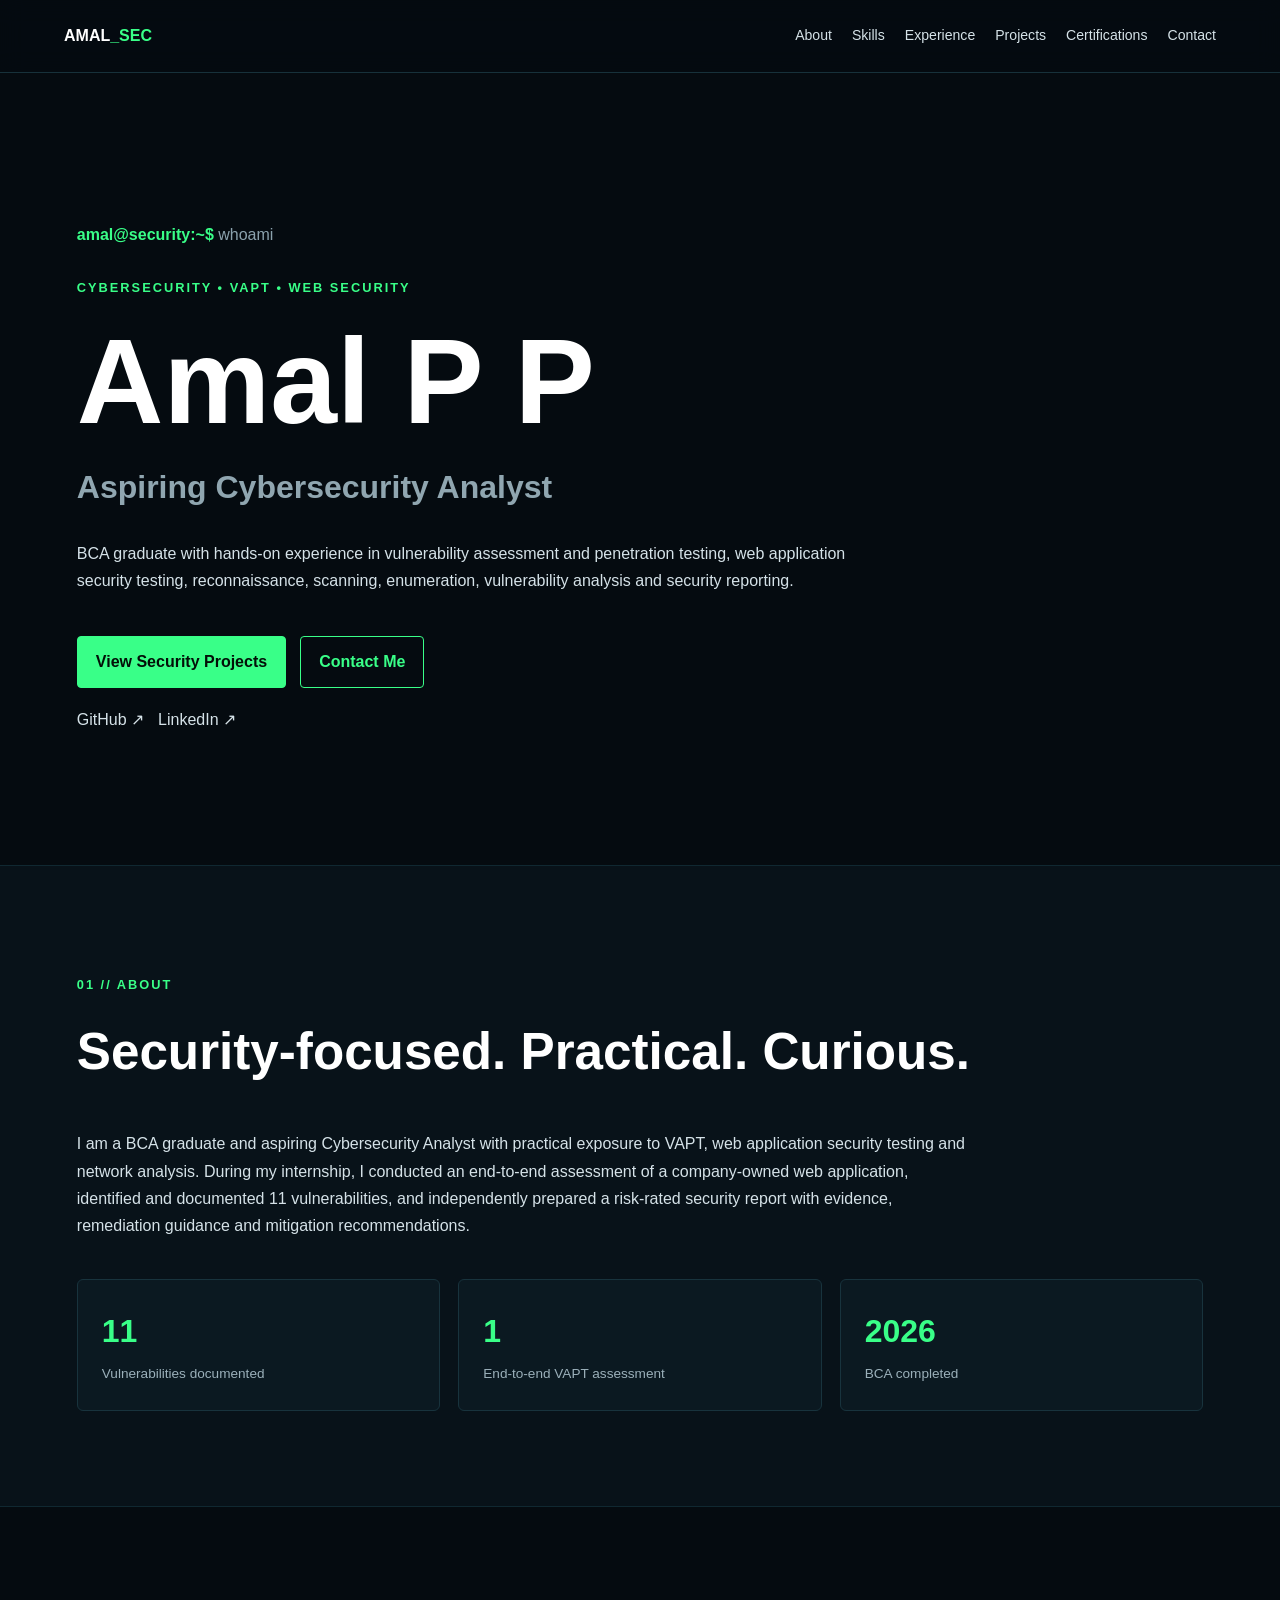
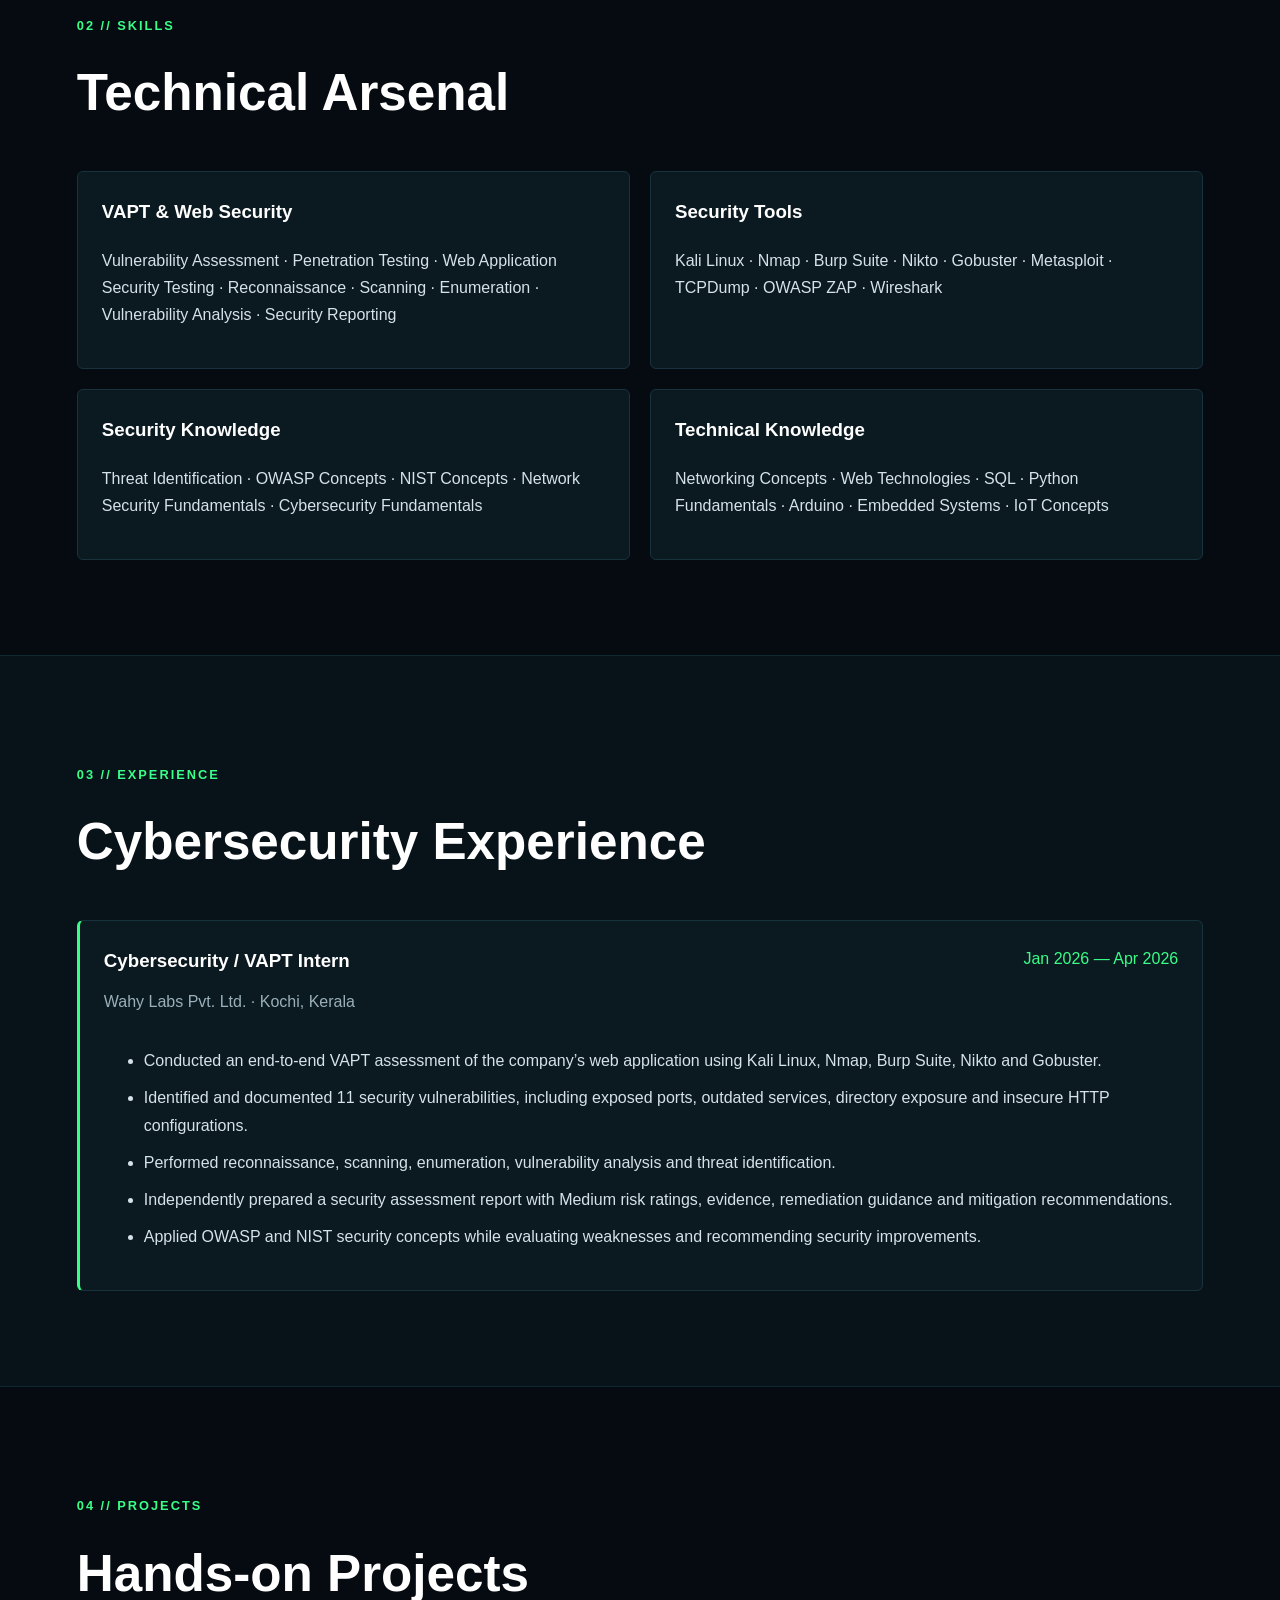
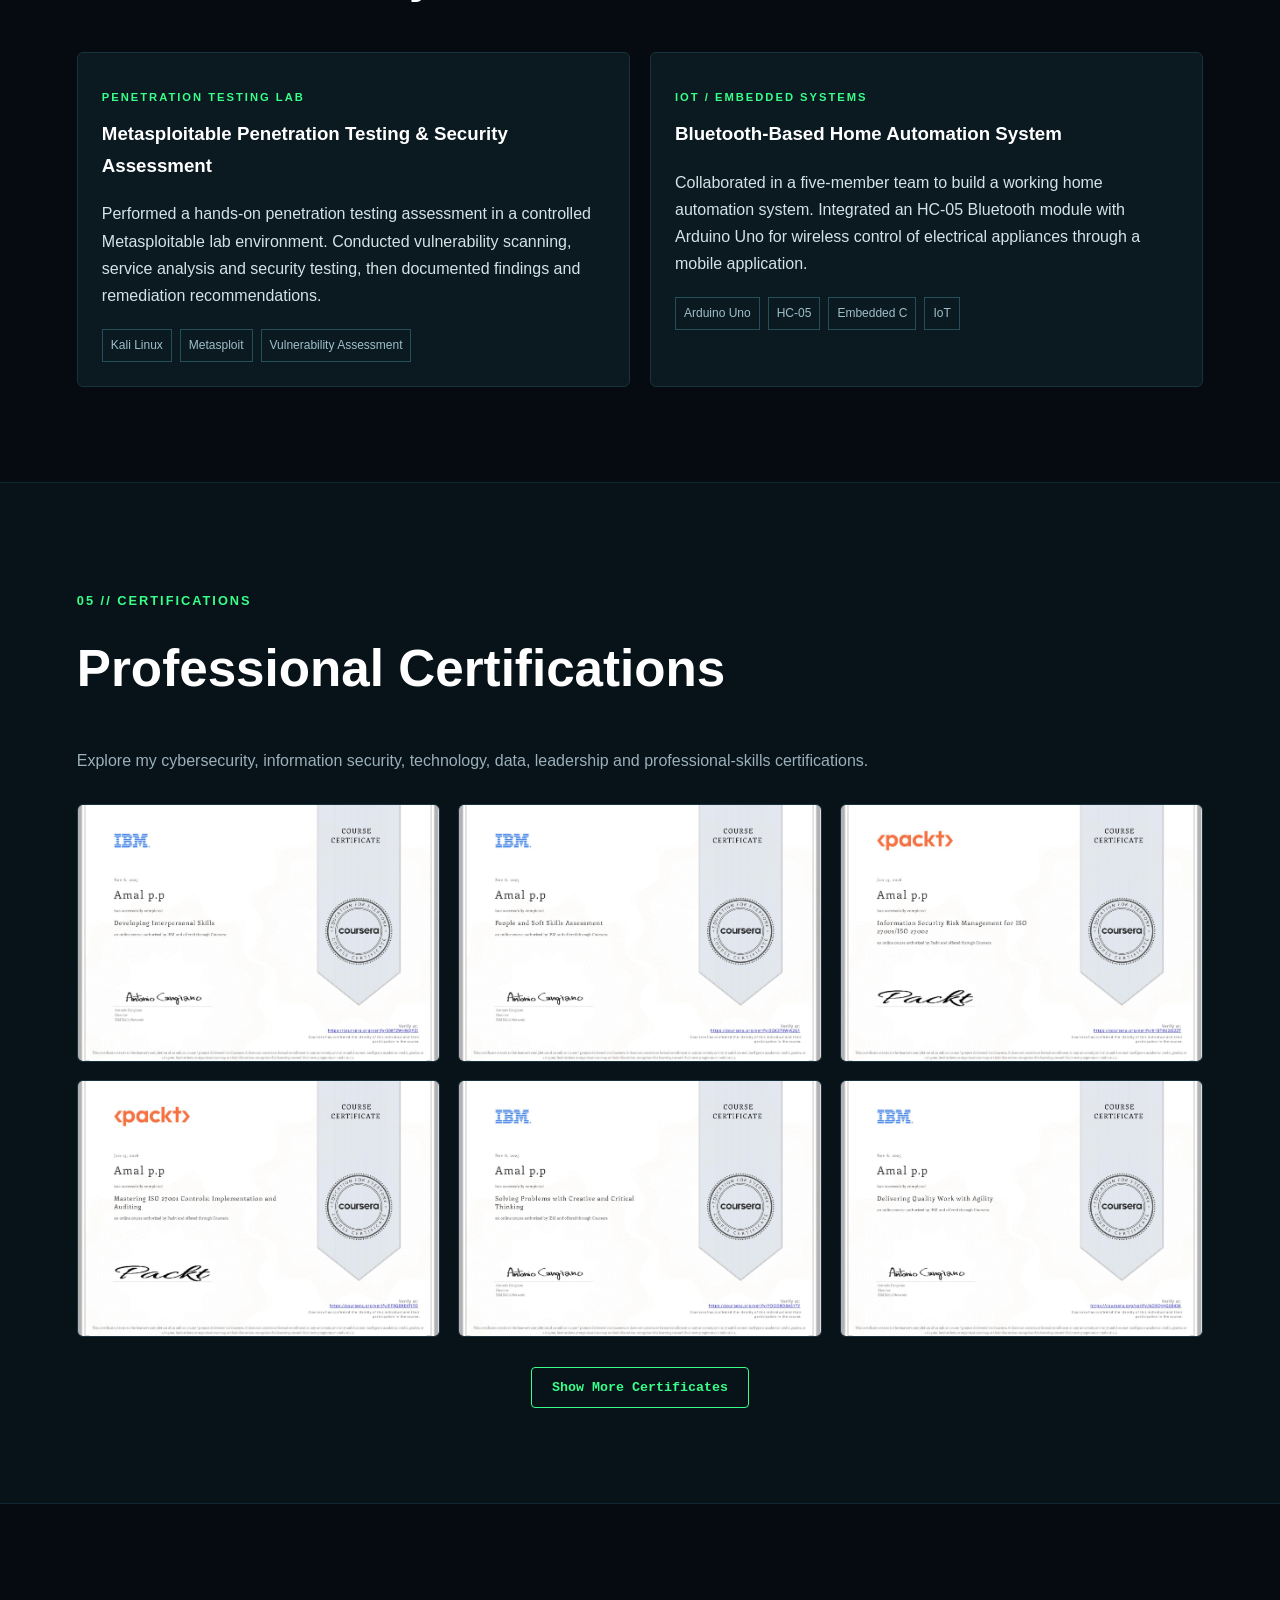
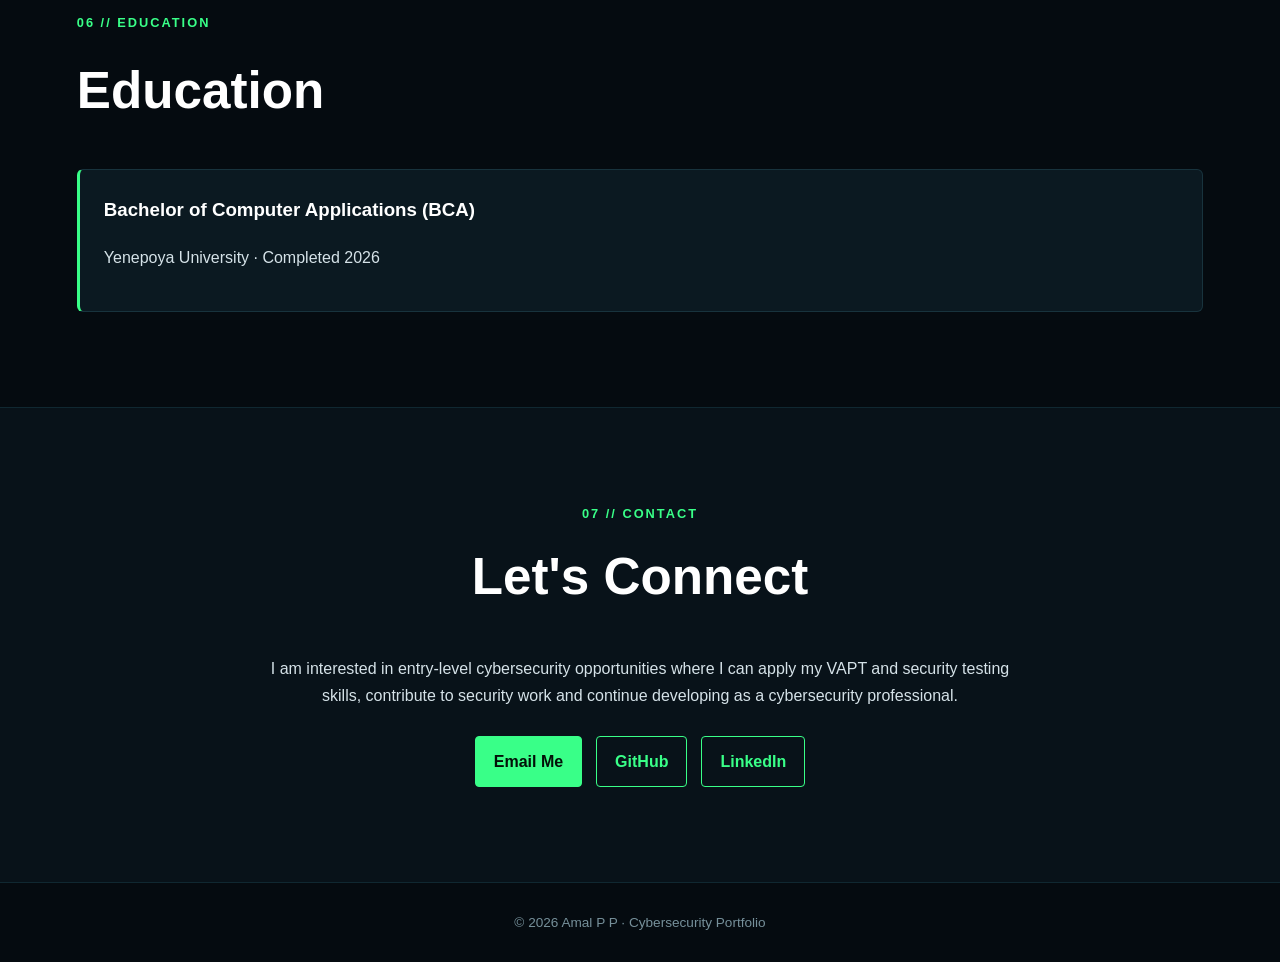
==== index.html @ 062ff8f1 "Refactor certifications section in index.html Updated the certifications section to improve structur" ====
<!doctype html>
<html lang="en">
<head>
<meta charset="utf-8"><meta name="viewport" content="width=device-width,initial-scale=1">
<meta name="description" content="Amal P P - Cybersecurity Analyst portfolio">
<title>Amal P P | Cybersecurity Portfolio</title><link rel="stylesheet" href="style.css">
</head>
<body>
<header><nav><a class="logo" href="#home">AMAL<span>_SEC</span></a><button id="menu">☰</button><div class="links"><a href="#about">About</a><a href="#skills">Skills</a><a href="#experience">Experience</a><a href="#projects">Projects</a><a href="#certs">Certifications</a><a href="#contact">Contact</a></div></nav></header>
<main>
<section id="home" class="hero"><p class="terminal"><b>amal@security:~$</b> whoami</p><p class="tag">CYBERSECURITY • VAPT • WEB SECURITY</p><h1>Amal P P</h1><h2>Aspiring Cybersecurity Analyst</h2><p class="lead">BCA graduate with hands-on experience in vulnerability assessment and penetration testing, web application security testing, reconnaissance, scanning, enumeration, vulnerability analysis and security reporting.</p><div class="buttons"><a class="btn primary" href="#projects">View Security Projects</a><a class="btn" href="mailto:amalpp2006as@gmail.com">Contact Me</a></div><div class="social"><a href="https://github.com/amalpp2006as-ops" target="_blank">GitHub ↗</a><a href="https://www.linkedin.com/in/amal-p-p-047a5441a" target="_blank">LinkedIn ↗</a></div></section>

<section id="about" class="alt"><div class="wrap"><p class="tag">01 // ABOUT</p><h2>Security-focused. Practical. Curious.</h2><p class="wide">I am a BCA graduate and aspiring Cybersecurity Analyst with practical exposure to VAPT, web application security testing and network analysis. During my internship, I conducted an end-to-end assessment of a company-owned web application, identified and documented 11 vulnerabilities, and independently prepared a risk-rated security report with evidence, remediation guidance and mitigation recommendations.</p><div class="stats"><div><strong>11</strong><span>Vulnerabilities documented</span></div><div><strong>1</strong><span>End-to-end VAPT assessment</span></div><div><strong>2026</strong><span>BCA completed</span></div></div></div></section>

<section id="skills"><div class="wrap"><p class="tag">02 // SKILLS</p><h2>Technical Arsenal</h2><div class="grid">
<article><h3>VAPT & Web Security</h3><p>Vulnerability Assessment · Penetration Testing · Web Application Security Testing · Reconnaissance · Scanning · Enumeration · Vulnerability Analysis · Security Reporting</p></article>
<article><h3>Security Tools</h3><p>Kali Linux · Nmap · Burp Suite · Nikto · Gobuster · Metasploit · TCPDump · OWASP ZAP · Wireshark</p></article>
<article><h3>Security Knowledge</h3><p>Threat Identification · OWASP Concepts · NIST Concepts · Network Security Fundamentals · Cybersecurity Fundamentals</p></article>
<article><h3>Technical Knowledge</h3><p>Networking Concepts · Web Technologies · SQL · Python Fundamentals · Arduino · Embedded Systems · IoT Concepts</p></article>
</div></div></section>

<section id="experience" class="alt"><div class="wrap"><p class="tag">03 // EXPERIENCE</p><h2>Cybersecurity Experience</h2><article class="featured"><div class="role"><div><h3>Cybersecurity / VAPT Intern</h3><p>Wahy Labs Pvt. Ltd. · Kochi, Kerala</p></div><span>Jan 2026 — Apr 2026</span></div><ul><li>Conducted an end-to-end VAPT assessment of the company’s web application using Kali Linux, Nmap, Burp Suite, Nikto and Gobuster.</li><li>Identified and documented 11 security vulnerabilities, including exposed ports, outdated services, directory exposure and insecure HTTP configurations.</li><li>Performed reconnaissance, scanning, enumeration, vulnerability analysis and threat identification.</li><li>Independently prepared a security assessment report with Medium risk ratings, evidence, remediation guidance and mitigation recommendations.</li><li>Applied OWASP and NIST security concepts while evaluating weaknesses and recommending security improvements.</li></ul></article></div></section>

<section id="projects"><div class="wrap"><p class="tag">04 // PROJECTS</p><h2>Hands-on Projects</h2><div class="grid">
<article><p class="tag small">PENETRATION TESTING LAB</p><h3>Metasploitable Penetration Testing & Security Assessment</h3><p>Performed a hands-on penetration testing assessment in a controlled Metasploitable lab environment. Conducted vulnerability scanning, service analysis and security testing, then documented findings and remediation recommendations.</p><div class="chips"><span>Kali Linux</span><span>Metasploit</span><span>Vulnerability Assessment</span></div></article>
<article><p class="tag small">IOT / EMBEDDED SYSTEMS</p><h3>Bluetooth-Based Home Automation System</h3><p>Collaborated in a five-member team to build a working home automation system. Integrated an HC-05 Bluetooth module with Arduino Uno for wireless control of electrical appliances through a mobile application.</p><div class="chips"><span>Arduino Uno</span><span>HC-05</span><span>Embedded C</span><span>IoT</span></div></article>
</div></div></section>

<section id="certs" class="alt"><div class="wrap">
<p class="tag">05 // CERTIFICATIONS</p>
<h2>Professional Certifications</h2>
<p class="cert-intro">Explore my cybersecurity, information security, technology, data, leadership and professional-skills certifications.</p>
<div class="certificate-grid"><button class="certificate-card" type="button" data-src="certificate-01.jpg" aria-label="Open certificate 1"><img src="certificate-01.jpg" alt="Professional certificate 1" loading="lazy"></button>
<button class="certificate-card" type="button" data-src="certificate-02.jpg" aria-label="Open certificate 2"><img src="certificate-02.jpg" alt="Professional certificate 2" loading="lazy"></button>
<button class="certificate-card" type="button" data-src="certificate-03.jpg" aria-label="Open certificate 3"><img src="certificate-03.jpg" alt="Professional certificate 3" loading="lazy"></button>
<button class="certificate-card" type="button" data-src="certificate-04.jpg" aria-label="Open certificate 4"><img src="certificate-04.jpg" alt="Professional certificate 4" loading="lazy"></button>
<button class="certificate-card" type="button" data-src="certificate-05.jpg" aria-label="Open certificate 5"><img src="certificate-05.jpg" alt="Professional certificate 5" loading="lazy"></button>
<button class="certificate-card" type="button" data-src="certificate-06.jpg" aria-label="Open certificate 6"><img src="certificate-06.jpg" alt="Professional certificate 6" loading="lazy"></button>
<button class="certificate-card hidden-cert" type="button" data-src="certificate-07.jpg" aria-label="Open certificate 7"><img src="certificate-07.jpg" alt="Professional certificate 7" loading="lazy"></button>
<button class="certificate-card hidden-cert" type="button" data-src="certificate-08.jpg" aria-label="Open certificate 8"><img src="certificate-08.jpg" alt="Professional certificate 8" loading="lazy"></button>
<button class="certificate-card hidden-cert" type="button" data-src="certificate-09.jpg" aria-label="Open certificate 9"><img src="certificate-09.jpg" alt="Professional certificate 9" loading="lazy"></button>
<button class="certificate-card hidden-cert" type="button" data-src="certificate-10.jpg" aria-label="Open certificate 10"><img src="certificate-10.jpg" alt="Professional certificate 10" loading="lazy"></button>
<button class="certificate-card hidden-cert" type="button" data-src="certificate-11.jpg" aria-label="Open certificate 11"><img src="certificate-11.jpg" alt="Professional certificate 11" loading="lazy"></button>
<button class="certificate-card hidden-cert" type="button" data-src="certificate-12.jpg" aria-label="Open certificate 12"><img src="certificate-12.jpg" alt="Professional certificate 12" loading="lazy"></button>
<button class="certificate-card hidden-cert" type="button" data-src="certificate-13.jpg" aria-label="Open certificate 13"><img src="certificate-13.jpg" alt="Professional certificate 13" loading="lazy"></button>
<button class="certificate-card hidden-cert" type="button" data-src="certificate-14.jpg" aria-label="Open certificate 14"><img src="certificate-14.jpg" alt="Professional certificate 14" loading="lazy"></button>
<button class="certificate-card hidden-cert" type="button" data-src="certificate-15.jpg" aria-label="Open certificate 15"><img src="certificate-15.jpg" alt="Professional certificate 15" loading="lazy"></button>
<button class="certificate-card hidden-cert" type="button" data-src="certificate-16.jpg" aria-label="Open certificate 16"><img src="certificate-16.jpg" alt="Professional certificate 16" loading="lazy"></button>
<button class="certificate-card hidden-cert" type="button" data-src="certificate-17.jpg" aria-label="Open certificate 17"><img src="certificate-17.jpg" alt="Professional certificate 17" loading="lazy"></button>
<button class="certificate-card hidden-cert" type="button" data-src="certificate-18.jpg" aria-label="Open certificate 18"><img src="certificate-18.jpg" alt="Professional certificate 18" loading="lazy"></button>
<button class="certificate-card hidden-cert" type="button" data-src="certificate-19.jpg" aria-label="Open certificate 19"><img src="certificate-19.jpg" alt="Professional certificate 19" loading="lazy"></button>
<button class="certificate-card hidden-cert" type="button" data-src="certificate-20.jpg" aria-label="Open certificate 20"><img src="certificate-20.jpg" alt="Professional certificate 20" loading="lazy"></button>
<button class="certificate-card hidden-cert" type="button" data-src="certificate-21.jpg" aria-label="Open certificate 21"><img src="certificate-21.jpg" alt="Professional certificate 21" loading="lazy"></button>
<button class="certificate-card hidden-cert" type="button" data-src="certificate-22.jpg" aria-label="Open certificate 22"><img src="certificate-22.jpg" alt="Professional certificate 22" loading="lazy"></button>
<button class="certificate-card hidden-cert" type="button" data-src="certificate-23.jpg" aria-label="Open certificate 23"><img src="certificate-23.jpg" alt="Professional certificate 23" loading="lazy"></button>
<button class="certificate-card hidden-cert" type="button" data-src="certificate-24.jpg" aria-label="Open certificate 24"><img src="certificate-24.jpg" alt="Professional certificate 24" loading="lazy"></button>
<button class="certificate-card hidden-cert" type="button" data-src="certificate-25.jpg" aria-label="Open certificate 25"><img src="certificate-25.jpg" alt="Professional certificate 25" loading="lazy"></button>
<button class="certificate-card hidden-cert" type="button" data-src="certificate-26.jpg" aria-label="Open certificate 26"><img src="certificate-26.jpg" alt="Professional certificate 26" loading="lazy"></button>
<button class="certificate-card hidden-cert" type="button" data-src="certificate-27.jpg" aria-label="Open certificate 27"><img src="certificate-27.jpg" alt="Professional certificate 27" loading="lazy"></button>
<button class="certificate-card hidden-cert" type="button" data-src="certificate-28.jpg" aria-label="Open certificate 28"><img src="certificate-28.jpg" alt="Professional certificate 28" loading="lazy"></button>
<button class="certificate-card hidden-cert" type="button" data-src="certificate-29.jpg" aria-label="Open certificate 29"><img src="certificate-29.jpg" alt="Professional certificate 29" loading="lazy"></button></div>
<button class="show-more-btn" id="showMoreCerts" type="button">Show More Certificates</button>
</div></section>

<section id="education"><div class="wrap"><p class="tag">06 // EDUCATION</p><h2>Education</h2><article class="featured"><h3>Bachelor of Computer Applications (BCA)</h3><p>Yenepoya University · Completed 2026</p></article></div></section>

<section id="contact" class="alt contact"><div class="wrap"><p class="tag">07 // CONTACT</p><h2>Let's Connect</h2><p>I am interested in entry-level cybersecurity opportunities where I can apply my VAPT and security testing skills, contribute to security work and continue developing as a cybersecurity professional.</p><div class="buttons center"><a class="btn primary" href="mailto:amalpp2006as@gmail.com">Email Me</a><a class="btn" href="https://github.com/amalpp2006as-ops" target="_blank">GitHub</a><a class="btn" href="https://www.linkedin.com/in/amal-p-p-047a5441a" target="_blank">LinkedIn</a></div></div></section>
</main><div class="certificate-modal" id="certificateModal" aria-hidden="true"><button class="modal-close" id="modalClose" type="button">×</button><img id="modalImage" src="" alt="Certificate preview"></div><footer>© <span id="year"></span> Amal P P · Cybersecurity Portfolio</footer><script src="script.js"></script>
</body></html>
---- style.css ----
*{box-sizing:border-box}html{scroll-behavior:smooth}body{margin:0;background:#050b10;color:#d5e2e8;font-family:Consolas,"Segoe UI",Arial,sans-serif;line-height:1.7}a{text-decoration:none;color:inherit}header{position:sticky;top:0;z-index:10;background:rgba(5,11,16,.94);border-bottom:1px solid #17313a;backdrop-filter:blur(12px)}nav{width:min(1160px,90%);height:72px;margin:auto;display:flex;align-items:center;justify-content:space-between}.logo{font-weight:800;color:#fff}.logo span,.tag,.terminal b{color:#39ff88}.links{display:flex;gap:20px;font-size:.88rem}.links a:hover,.social a:hover{color:#39ff88}#menu{display:none;background:none;border:0;color:#fff;font-size:1.5rem}.hero,.wrap{width:min(1160px,88%);margin:auto}.hero{min-height:88vh;display:flex;flex-direction:column;justify-content:center}.terminal{color:#8ba2ad}.tag{font-weight:700;letter-spacing:2px;font-size:.8rem}.small{font-size:.7rem}.hero h1{font-family:"Segoe UI",Arial,sans-serif;font-size:clamp(3.8rem,10vw,7.5rem);line-height:.95;margin:.1em 0;color:#fff}.hero h2{font-size:clamp(1.3rem,3vw,2rem);color:#90a6b0;margin:10px 0}.lead{max-width:800px}.buttons,.social{display:flex;gap:14px;flex-wrap:wrap;margin-top:26px}.social{margin-top:18px}.btn{padding:11px 18px;border:1px solid #39ff88;border-radius:4px;font-weight:700;color:#39ff88}.btn.primary,.btn:hover{background:#39ff88;color:#031008}section{padding:95px 0}.alt{background:#081219;border-top:1px solid #102831;border-bottom:1px solid #102831}h2{font-family:"Segoe UI",Arial,sans-serif;font-size:clamp(2rem,5vw,3.2rem);margin:8px 0 35px;color:#fff}.wide{max-width:900px}.stats{display:grid;grid-template-columns:repeat(3,1fr);gap:18px;margin-top:40px}.stats div,.grid article,.featured,.certs div{background:#0b1921;border:1px solid #18333d;border-radius:6px;padding:24px}.stats strong{display:block;color:#39ff88;font-size:2rem}.stats span{font-size:.85rem;color:#9bb0ba}.grid{display:grid;grid-template-columns:repeat(2,1fr);gap:20px}.grid article{transition:.25s}.grid article:hover{transform:translateY(-4px);border-color:#39ff88}.grid h3,.featured h3{color:#fff;margin-top:0;font-family:"Segoe UI",Arial,sans-serif}.featured{border-left:3px solid #39ff88}.role{display:flex;justify-content:space-between;gap:20px}.role p{margin-top:-8px;color:#9bb0ba}.role span{color:#39ff88}.featured li{margin:10px 0}.chips{display:flex;flex-wrap:wrap;gap:8px;margin-top:20px}.chips span{font-size:.75rem;border:1px solid #24505c;padding:5px 8px;color:#9fc0c9}.certs{display:grid;grid-template-columns:repeat(2,1fr);gap:12px}.certs div:before{content:"> ";color:#39ff88}.contact{text-align:center}.contact p{max-width:750px;margin:auto}.center{justify-content:center}footer{text-align:center;padding:28px;color:#76909a;font-size:.85rem}@media(max-width:780px){#menu{display:block}.links{display:none;position:absolute;top:72px;left:5%;right:5%;padding:20px;flex-direction:column;background:#0b1921;border:1px solid #18333d}.links.open{display:flex}.hero{min-height:78vh}.stats,.grid,.certs{grid-template-columns:1fr}.role{flex-direction:column}section{padding:70px 0}}
.cert-intro{max-width:850px;color:#9bb0ba;margin-bottom:30px}.certificate-grid{display:grid;grid-template-columns:repeat(3,1fr);gap:18px}.certificate-card{padding:0;background:#0b1921;border:1px solid #18333d;border-radius:6px;overflow:hidden;cursor:pointer;transition:.25s}.certificate-card:hover{transform:translateY(-4px);border-color:#39ff88}.certificate-card img{display:block;width:100%;aspect-ratio:1.414/1;object-fit:cover}.hidden-cert{display:none}.show-more-btn{display:block;margin:30px auto 0;padding:12px 20px;background:transparent;color:#39ff88;border:1px solid #39ff88;border-radius:4px;font-family:'JetBrains Mono',monospace;font-weight:700;cursor:pointer}.show-more-btn:hover{background:#39ff88;color:#031008}.certificate-modal{position:fixed;inset:0;z-index:100;background:rgba(0,0,0,.92);display:none;align-items:center;justify-content:center;padding:30px}.certificate-modal.open{display:flex}.certificate-modal img{max-width:95vw;max-height:90vh;object-fit:contain}.modal-close{position:absolute;top:18px;right:25px;background:none;border:0;color:#fff;font-size:2.5rem;cursor:pointer}@media(max-width:900px){.certificate-grid{grid-template-columns:repeat(2,1fr)}}@media(max-width:600px){.certificate-grid{grid-template-columns:1fr}}
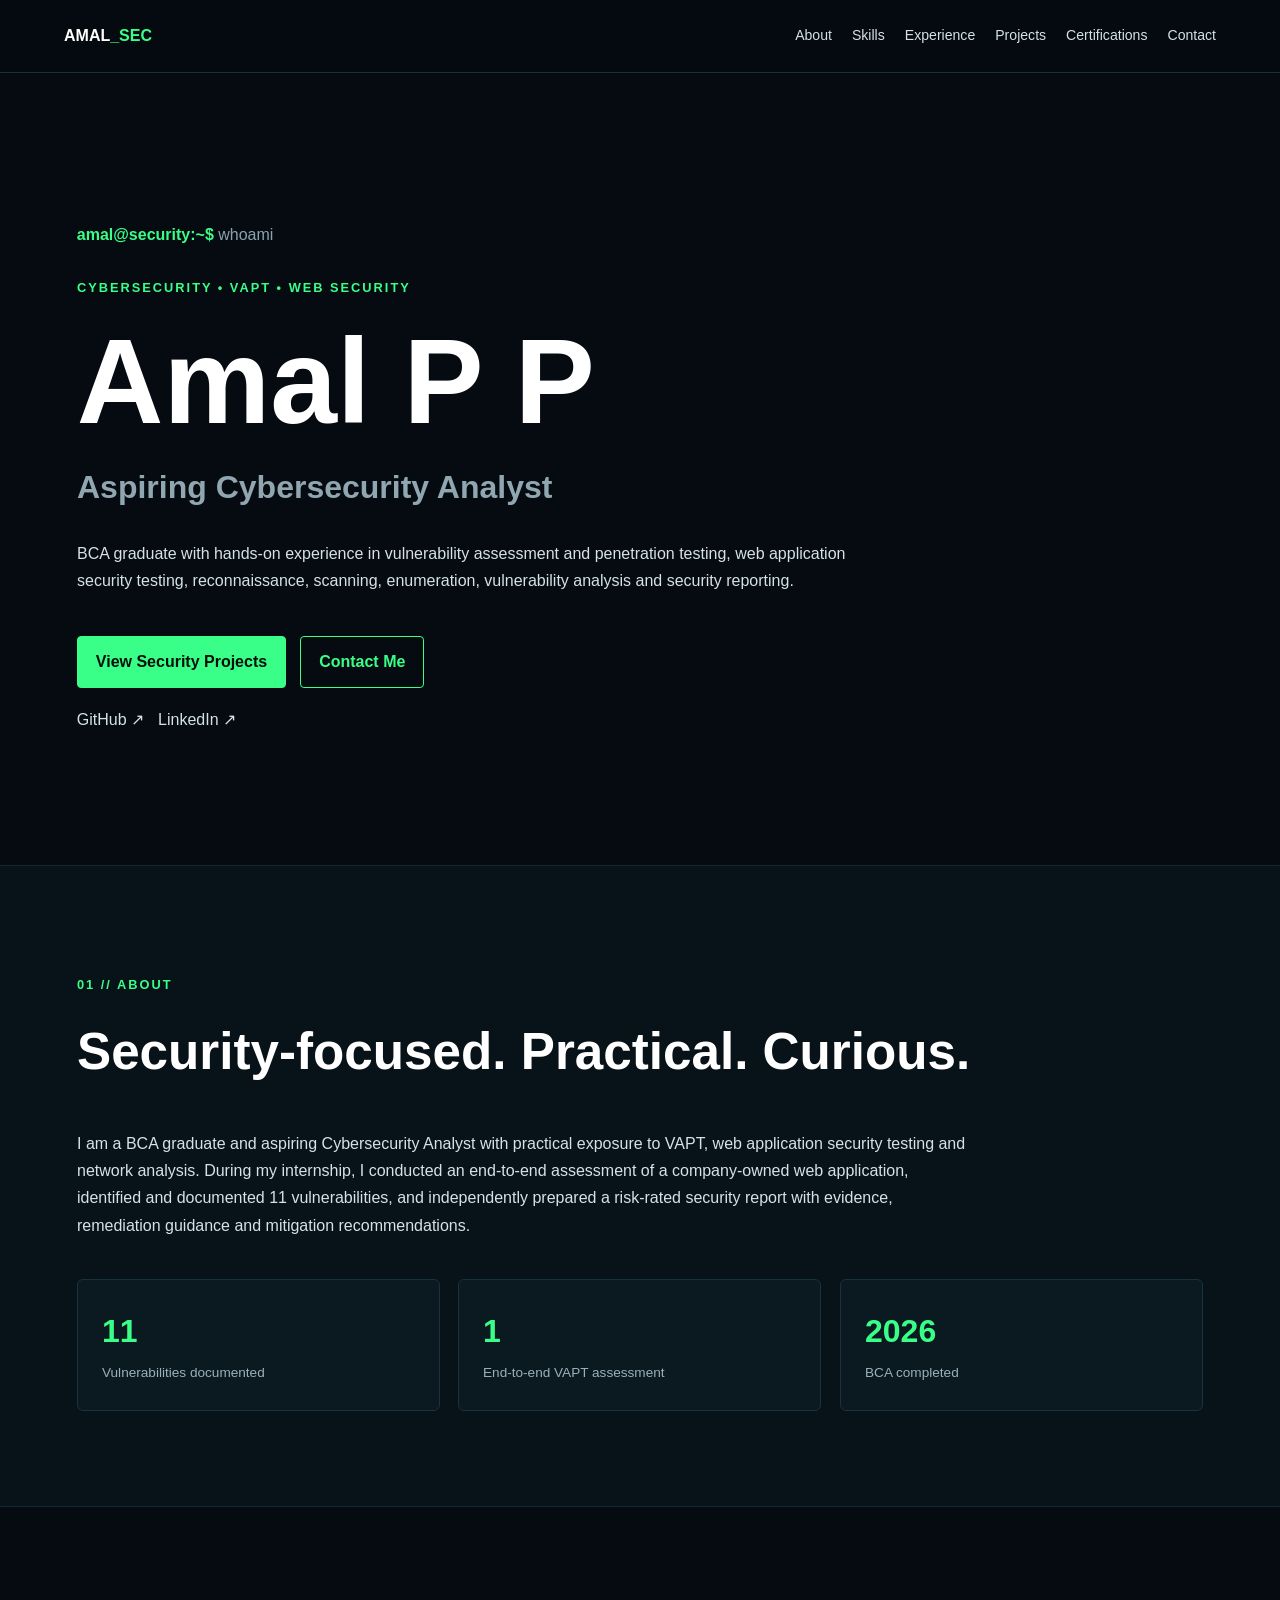
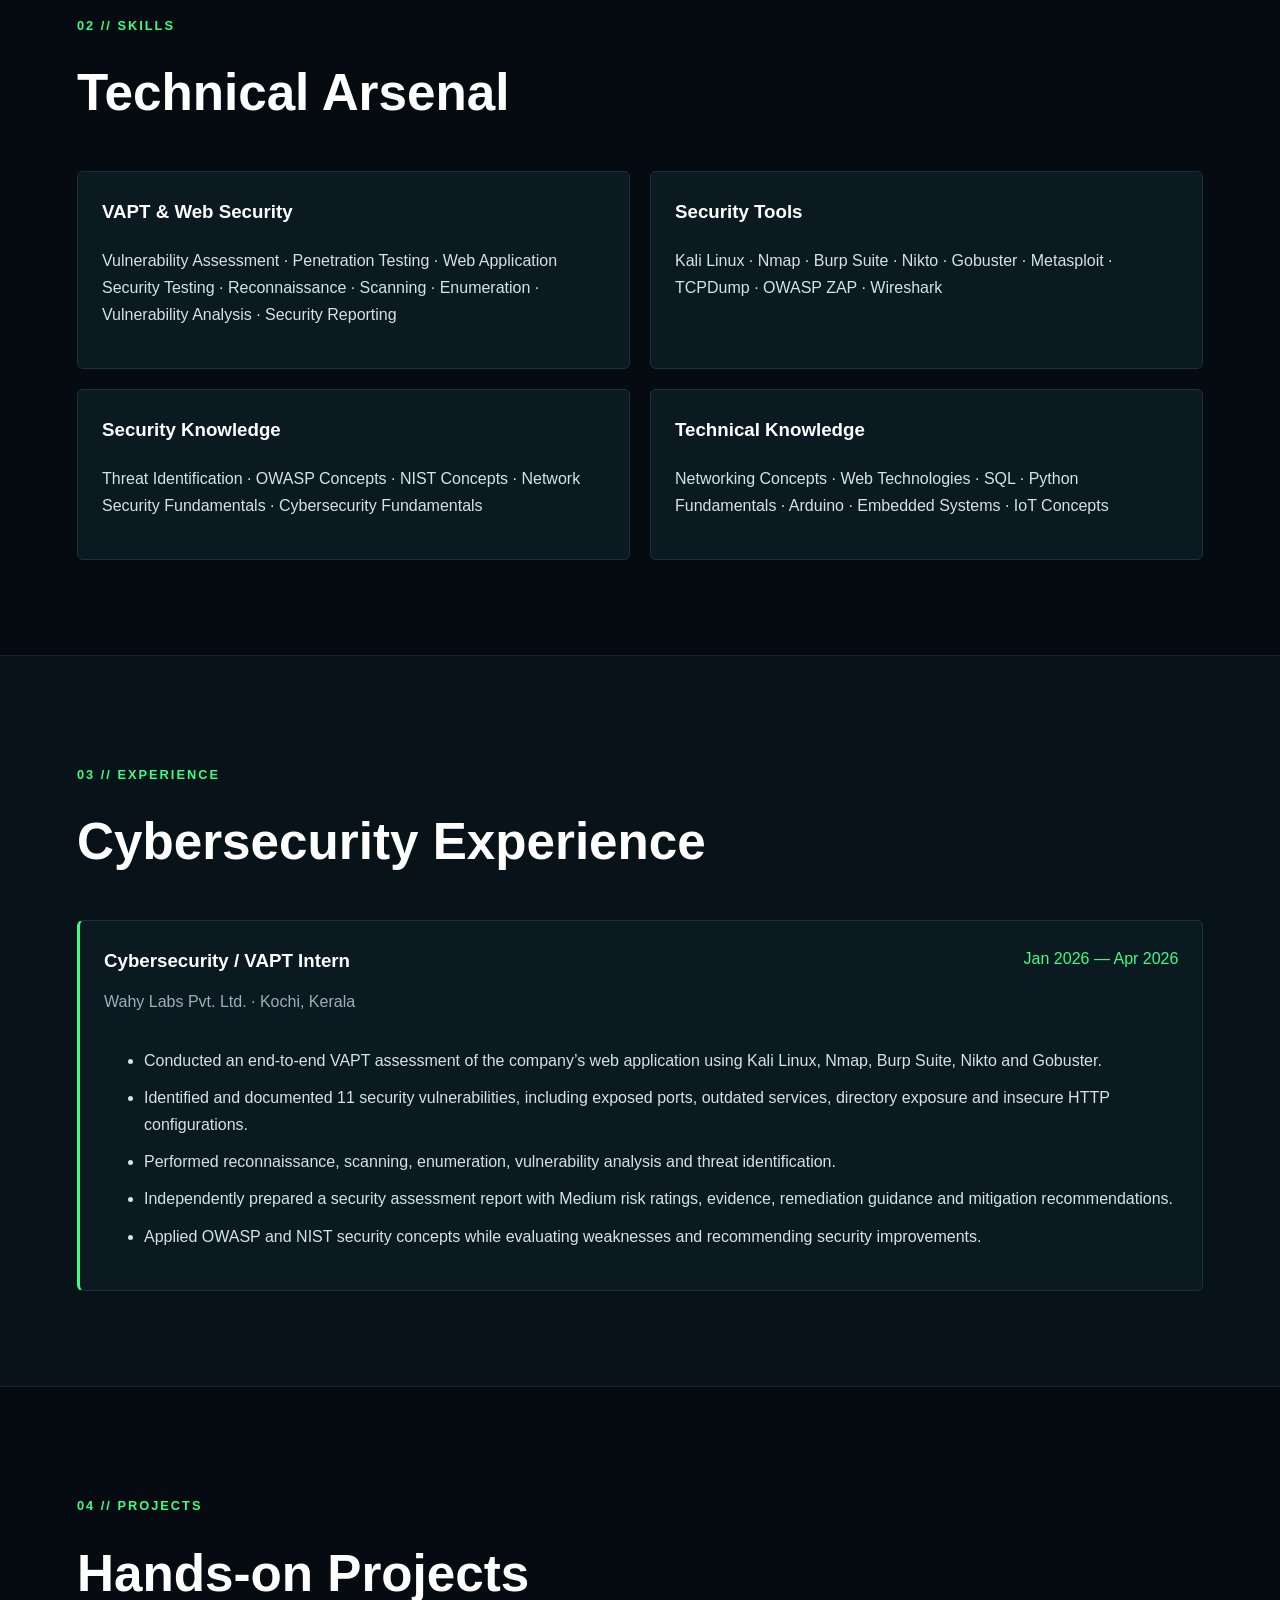
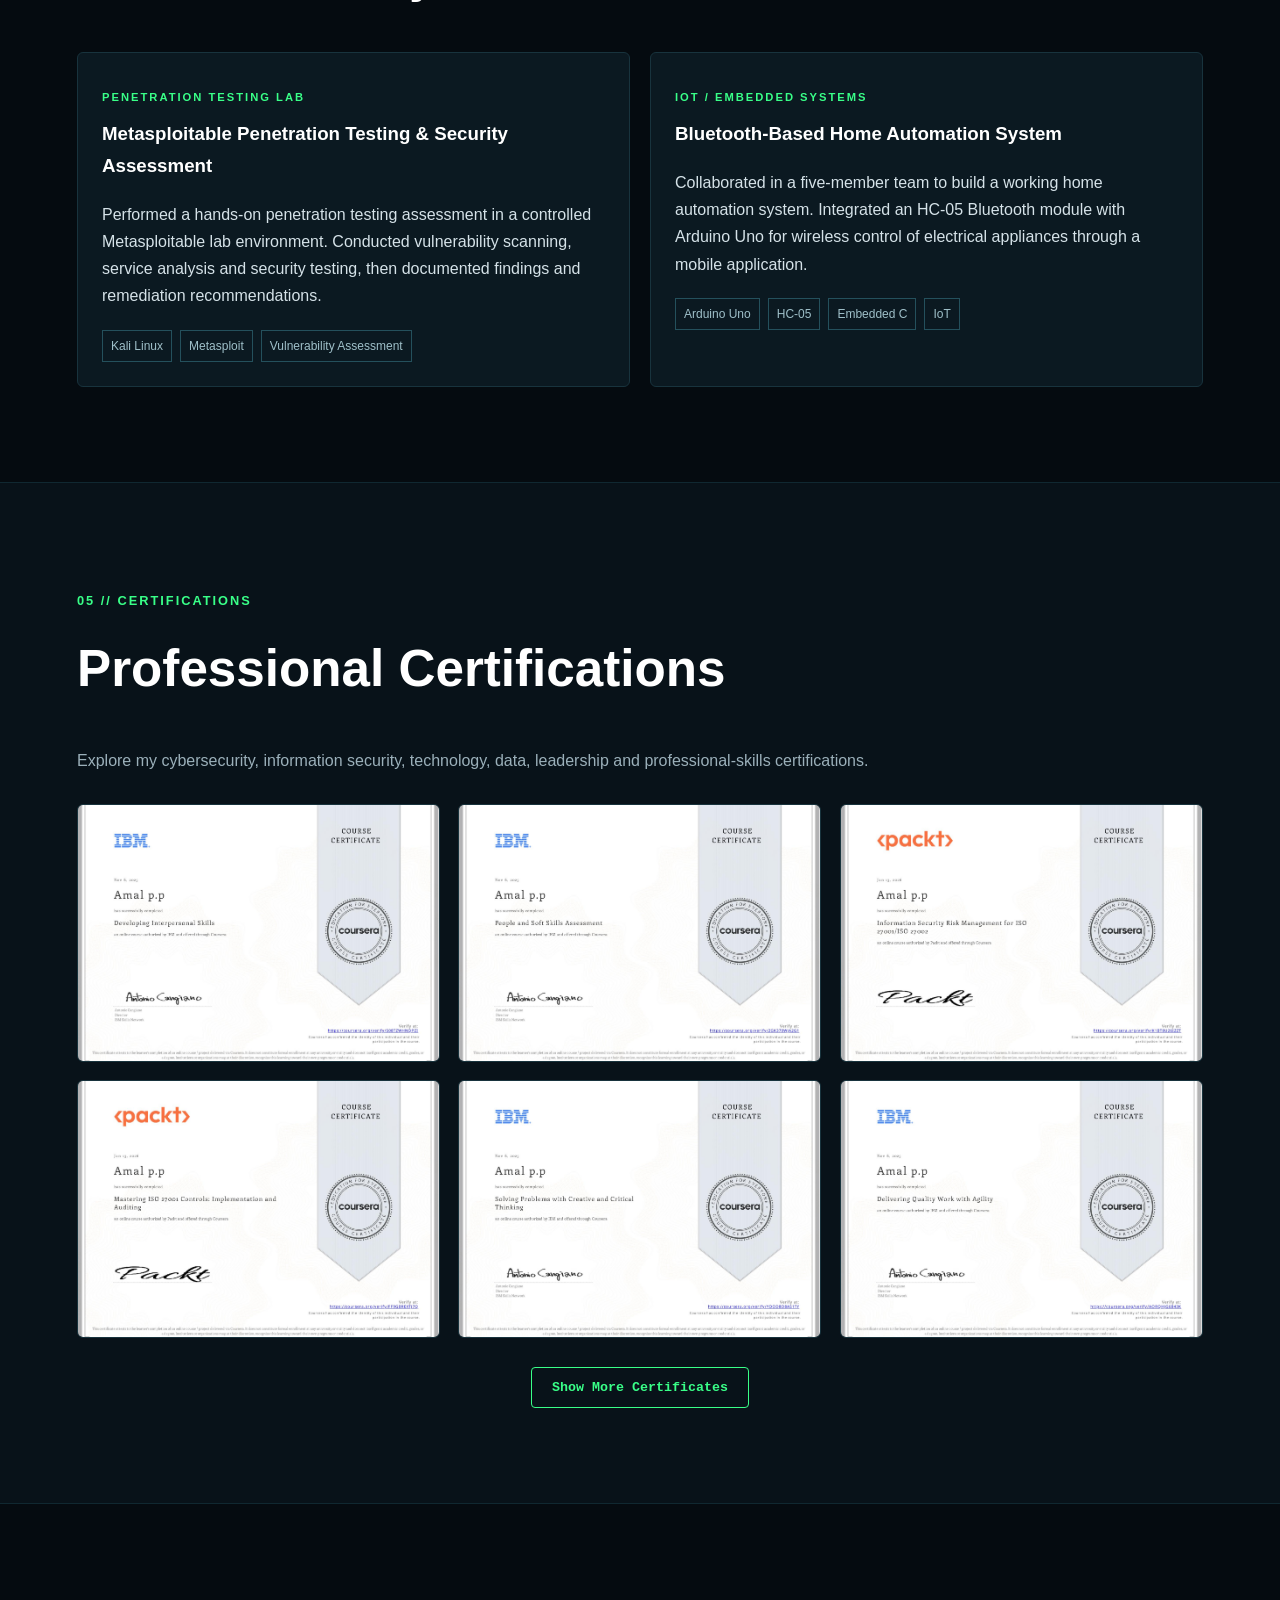
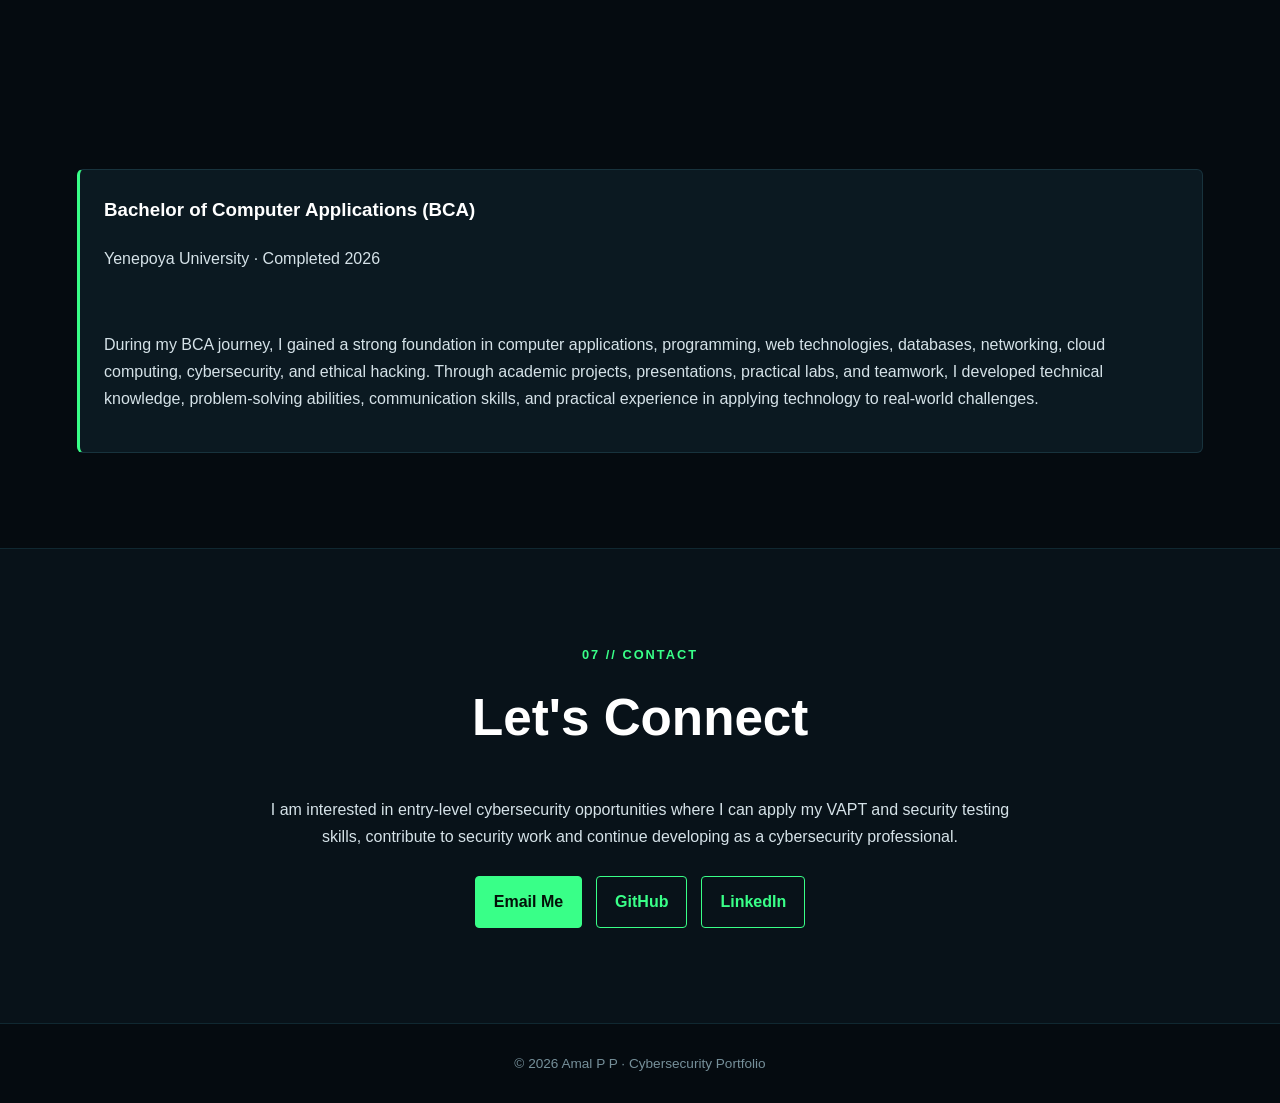
==== commit ed0afe74: "Update index.html" ====
--- a/index.html
+++ b/index.html
@@ -62,7 +62,7 @@
 <button class="show-more-btn" id="showMoreCerts" type="button">Show More Certificates</button>
 </div></section>
 
-<section id="education"><div class="wrap"><p class="tag">06 // EDUCATION</p><h2>Education</h2><article class="featured"><h3>Bachelor of Computer Applications (BCA)</h3><p>Yenepoya University · Completed 2026</p></article></div></section>
+<section id="education"><div class="wrap"><p class="tag">06 // EDUCATION</p><h2>Education</h2><article class="featured"><h3>Bachelor of Computer Applications (BCA)</h3><p>Yenepoya University · Completed 2026</p><br><p>During my BCA journey, I gained a strong foundation in computer applications, programming, web technologies, databases, networking, cloud computing, cybersecurity, and ethical hacking. Through academic projects, presentations, practical labs, and teamwork, I developed technical knowledge, problem-solving abilities, communication skills, and practical experience in applying technology to real-world challenges.</p></article></div></section>
 
 <section id="contact" class="alt contact"><div class="wrap"><p class="tag">07 // CONTACT</p><h2>Let's Connect</h2><p>I am interested in entry-level cybersecurity opportunities where I can apply my VAPT and security testing skills, contribute to security work and continue developing as a cybersecurity professional.</p><div class="buttons center"><a class="btn primary" href="mailto:amalpp2006as@gmail.com">Email Me</a><a class="btn" href="https://github.com/amalpp2006as-ops" target="_blank">GitHub</a><a class="btn" href="https://www.linkedin.com/in/amal-p-p-047a5441a" target="_blank">LinkedIn</a></div></div></section>
 </main><div class="certificate-modal" id="certificateModal" aria-hidden="true"><button class="modal-close" id="modalClose" type="button">×</button><img id="modalImage" src="" alt="Certificate preview"></div><footer>© <span id="year"></span> Amal P P · Cybersecurity Portfolio</footer><script src="script.js"></script>
--- a/style.css
+++ b/style.css
@@ -1,2 +1,268 @@
 *{box-sizing:border-box}html{scroll-behavior:smooth}body{margin:0;background:#050b10;color:#d5e2e8;font-family:Consolas,"Segoe UI",Arial,sans-serif;line-height:1.7}a{text-decoration:none;color:inherit}header{position:sticky;top:0;z-index:10;background:rgba(5,11,16,.94);border-bottom:1px solid #17313a;backdrop-filter:blur(12px)}nav{width:min(1160px,90%);height:72px;margin:auto;display:flex;align-items:center;justify-content:space-between}.logo{font-weight:800;color:#fff}.logo span,.tag,.terminal b{color:#39ff88}.links{display:flex;gap:20px;font-size:.88rem}.links a:hover,.social a:hover{color:#39ff88}#menu{display:none;background:none;border:0;color:#fff;font-size:1.5rem}.hero,.wrap{width:min(1160px,88%);margin:auto}.hero{min-height:88vh;display:flex;flex-direction:column;justify-content:center}.terminal{color:#8ba2ad}.tag{font-weight:700;letter-spacing:2px;font-size:.8rem}.small{font-size:.7rem}.hero h1{font-family:"Segoe UI",Arial,sans-serif;font-size:clamp(3.8rem,10vw,7.5rem);line-height:.95;margin:.1em 0;color:#fff}.hero h2{font-size:clamp(1.3rem,3vw,2rem);color:#90a6b0;margin:10px 0}.lead{max-width:800px}.buttons,.social{display:flex;gap:14px;flex-wrap:wrap;margin-top:26px}.social{margin-top:18px}.btn{padding:11px 18px;border:1px solid #39ff88;border-radius:4px;font-weight:700;color:#39ff88}.btn.primary,.btn:hover{background:#39ff88;color:#031008}section{padding:95px 0}.alt{background:#081219;border-top:1px solid #102831;border-bottom:1px solid #102831}h2{font-family:"Segoe UI",Arial,sans-serif;font-size:clamp(2rem,5vw,3.2rem);margin:8px 0 35px;color:#fff}.wide{max-width:900px}.stats{display:grid;grid-template-columns:repeat(3,1fr);gap:18px;margin-top:40px}.stats div,.grid article,.featured,.certs div{background:#0b1921;border:1px solid #18333d;border-radius:6px;padding:24px}.stats strong{display:block;color:#39ff88;font-size:2rem}.stats span{font-size:.85rem;color:#9bb0ba}.grid{display:grid;grid-template-columns:repeat(2,1fr);gap:20px}.grid article{transition:.25s}.grid article:hover{transform:translateY(-4px);border-color:#39ff88}.grid h3,.featured h3{color:#fff;margin-top:0;font-family:"Segoe UI",Arial,sans-serif}.featured{border-left:3px solid #39ff88}.role{display:flex;justify-content:space-between;gap:20px}.role p{margin-top:-8px;color:#9bb0ba}.role span{color:#39ff88}.featured li{margin:10px 0}.chips{display:flex;flex-wrap:wrap;gap:8px;margin-top:20px}.chips span{font-size:.75rem;border:1px solid #24505c;padding:5px 8px;color:#9fc0c9}.certs{display:grid;grid-template-columns:repeat(2,1fr);gap:12px}.certs div:before{content:"> ";color:#39ff88}.contact{text-align:center}.contact p{max-width:750px;margin:auto}.center{justify-content:center}footer{text-align:center;padding:28px;color:#76909a;font-size:.85rem}@media(max-width:780px){#menu{display:block}.links{display:none;position:absolute;top:72px;left:5%;right:5%;padding:20px;flex-direction:column;background:#0b1921;border:1px solid #18333d}.links.open{display:flex}.hero{min-height:78vh}.stats,.grid,.certs{grid-template-columns:1fr}.role{flex-direction:column}section{padding:70px 0}}
 .cert-intro{max-width:850px;color:#9bb0ba;margin-bottom:30px}.certificate-grid{display:grid;grid-template-columns:repeat(3,1fr);gap:18px}.certificate-card{padding:0;background:#0b1921;border:1px solid #18333d;border-radius:6px;overflow:hidden;cursor:pointer;transition:.25s}.certificate-card:hover{transform:translateY(-4px);border-color:#39ff88}.certificate-card img{display:block;width:100%;aspect-ratio:1.414/1;object-fit:cover}.hidden-cert{display:none}.show-more-btn{display:block;margin:30px auto 0;padding:12px 20px;background:transparent;color:#39ff88;border:1px solid #39ff88;border-radius:4px;font-family:'JetBrains Mono',monospace;font-weight:700;cursor:pointer}.show-more-btn:hover{background:#39ff88;color:#031008}.certificate-modal{position:fixed;inset:0;z-index:100;background:rgba(0,0,0,.92);display:none;align-items:center;justify-content:center;padding:30px}.certificate-modal.open{display:flex}.certificate-modal img{max-width:95vw;max-height:90vh;object-fit:contain}.modal-close{position:absolute;top:18px;right:25px;background:none;border:0;color:#fff;font-size:2.5rem;cursor:pointer}@media(max-width:900px){.certificate-grid{grid-template-columns:repeat(2,1fr)}}@media(max-width:600px){.certificate-grid{grid-template-columns:1fr}}
+@media(max-width:600px){
+    .certificate-grid{
+        grid-template-columns:1fr
+    }
+}
+/* =====================================================
+   SCROLL ANIMATIONS
+===================================================== */
+
+.reveal {
+    opacity: 0;
+    transform: translateY(60px);
+    transition:
+        opacity 1s cubic-bezier(.16, 1, .3, 1),
+        transform 1s cubic-bezier(.16, 1, .3, 1);
+    will-change: opacity, transform;
+}
+
+.reveal.active {
+    opacity: 1;
+    transform: translateY(0);
+}
+
+
+/* LEFT REVEAL */
+
+.reveal-left {
+    opacity: 0;
+    transform: translateX(-60px);
+    transition:
+        opacity 1s cubic-bezier(.16, 1, .3, 1),
+        transform 1s cubic-bezier(.16, 1, .3, 1);
+}
+
+.reveal-left.active {
+    opacity: 1;
+    transform: translateX(0);
+}
+
+
+/* RIGHT REVEAL */
+
+.reveal-right {
+    opacity: 0;
+    transform: translateX(60px);
+    transition:
+        opacity 1s cubic-bezier(.16, 1, .3, 1),
+        transform 1s cubic-bezier(.16, 1, .3, 1);
+}
+
+.reveal-right.active {
+    opacity: 1;
+    transform: translateX(0);
+}
+
+
+/* SCALE REVEAL */
+
+.reveal-scale {
+    opacity: 0;
+    transform: scale(.92);
+    transition:
+        opacity .9s ease,
+        transform .9s cubic-bezier(.16, 1, .3, 1);
+}
+
+.reveal-scale.active {
+    opacity: 1;
+    transform: scale(1);
+}
+
+
+/* =====================================================
+   STAGGERED CARD ANIMATION
+===================================================== */
+
+.grid article,
+.stats div,
+.certificate-card {
+    transition:
+        opacity .8s ease,
+        transform .8s cubic-bezier(.16, 1, .3, 1),
+        border-color .25s ease;
+}
+
+
+/* =====================================================
+   SMOOTH BACKGROUND COLOR TRANSITION
+===================================================== */
+
+body {
+    transition: background-color 1.8s ease;
+}
+
+
+/*
+The JavaScript changes these body classes
+depending on the visible section.
+*/
+
+body.bg-dark {
+    background-color: #050b10;
+}
+
+body.bg-navy {
+    background-color: #07131c;
+}
+
+body.bg-green {
+    background-color: #061511;
+}
+
+body.bg-blue {
+    background-color: #07101d;
+}
+
+body.bg-deep {
+    background-color: #090d16;
+}
+
+
+/* Make section backgrounds transparent so body color is visible */
+
+section,
+.alt {
+    background-color: transparent;
+    transition:
+        background-color 1.5s ease,
+        border-color 1.5s ease;
+}
+
+
+/* subtle section overlay */
+
+section {
+    position: relative;
+    isolation: isolate;
+}
+
+
+/* =====================================================
+   HERO PARALLAX FEEL
+===================================================== */
+
+.hero {
+    transition: transform .15s linear;
+}
+
+.hero h1 {
+    transition:
+        transform .2s linear,
+        opacity .2s linear;
+}
+
+
+/* =====================================================
+   GLOW EFFECT
+===================================================== */
+
+.grid article:hover,
+.certificate-card:hover {
+    box-shadow:
+        0 15px 45px rgba(0, 0, 0, .35),
+        0 0 25px rgba(57, 255, 136, .08);
+}
+
+
+/* =====================================================
+   BUTTON ANIMATION
+===================================================== */
+
+.btn,
+.show-more-btn {
+    transition:
+        background-color .3s ease,
+        color .3s ease,
+        transform .3s ease,
+        box-shadow .3s ease;
+}
+
+.btn:hover,
+.show-more-btn:hover {
+    transform: translateY(-3px);
+    box-shadow: 0 10px 30px rgba(57, 255, 136, .15);
+}
+
+
+/* =====================================================
+   NAVIGATION LINK ANIMATION
+===================================================== */
+
+.links a {
+    position: relative;
+}
+
+.links a::after {
+    content: "";
+    position: absolute;
+    left: 0;
+    bottom: -5px;
+
+    width: 0;
+    height: 1px;
+
+    background: #39ff88;
+
+    transition: width .3s ease;
+}
+
+.links a:hover::after {
+    width: 100%;
+}
+
+
+/* =====================================================
+   REDUCED MOTION ACCESSIBILITY
+===================================================== */
+
+@media (prefers-reduced-motion: reduce) {
+
+    html {
+        scroll-behavior: auto;
+    }
+
+    .reveal,
+    .reveal-left,
+    .reveal-right,
+    .reveal-scale {
+        opacity: 1;
+        transform: none;
+        transition: none;
+    }
+
+    body,
+    section,
+    .hero,
+    .hero h1 {
+        transition: none;
+    }
+}
+
+
+/* =====================================================
+   MOBILE ANIMATION ADJUSTMENTS
+===================================================== */
+
+@media(max-width:780px) {
+
+    .reveal {
+        transform: translateY(35px);
+    }
+
+    .reveal-left,
+    .reveal-right {
+        transform: translateY(35px);
+    }
+
+    .reveal.active,
+    .reveal-left.active,
+    .reveal-right.active {
+        transform: translateY(0);
+    }
+}
+.alt {
+    background:#081219;
+}
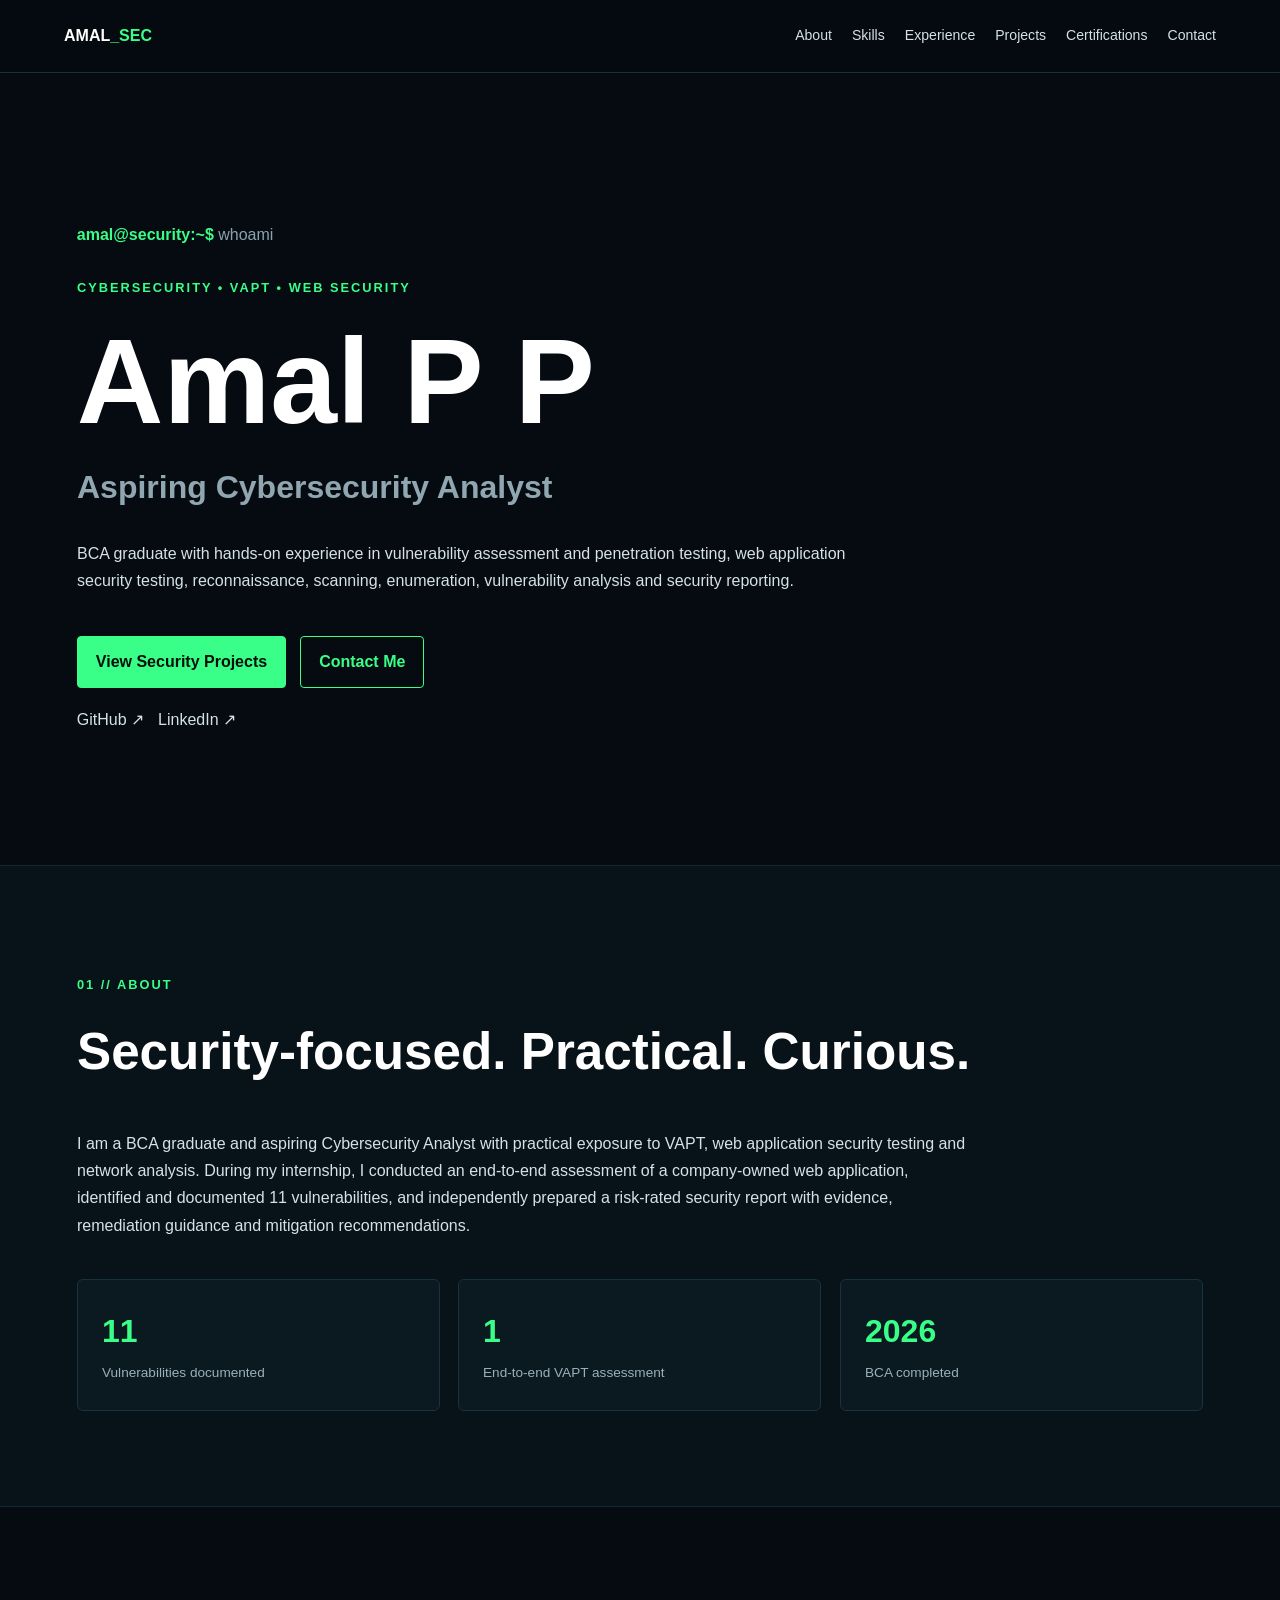
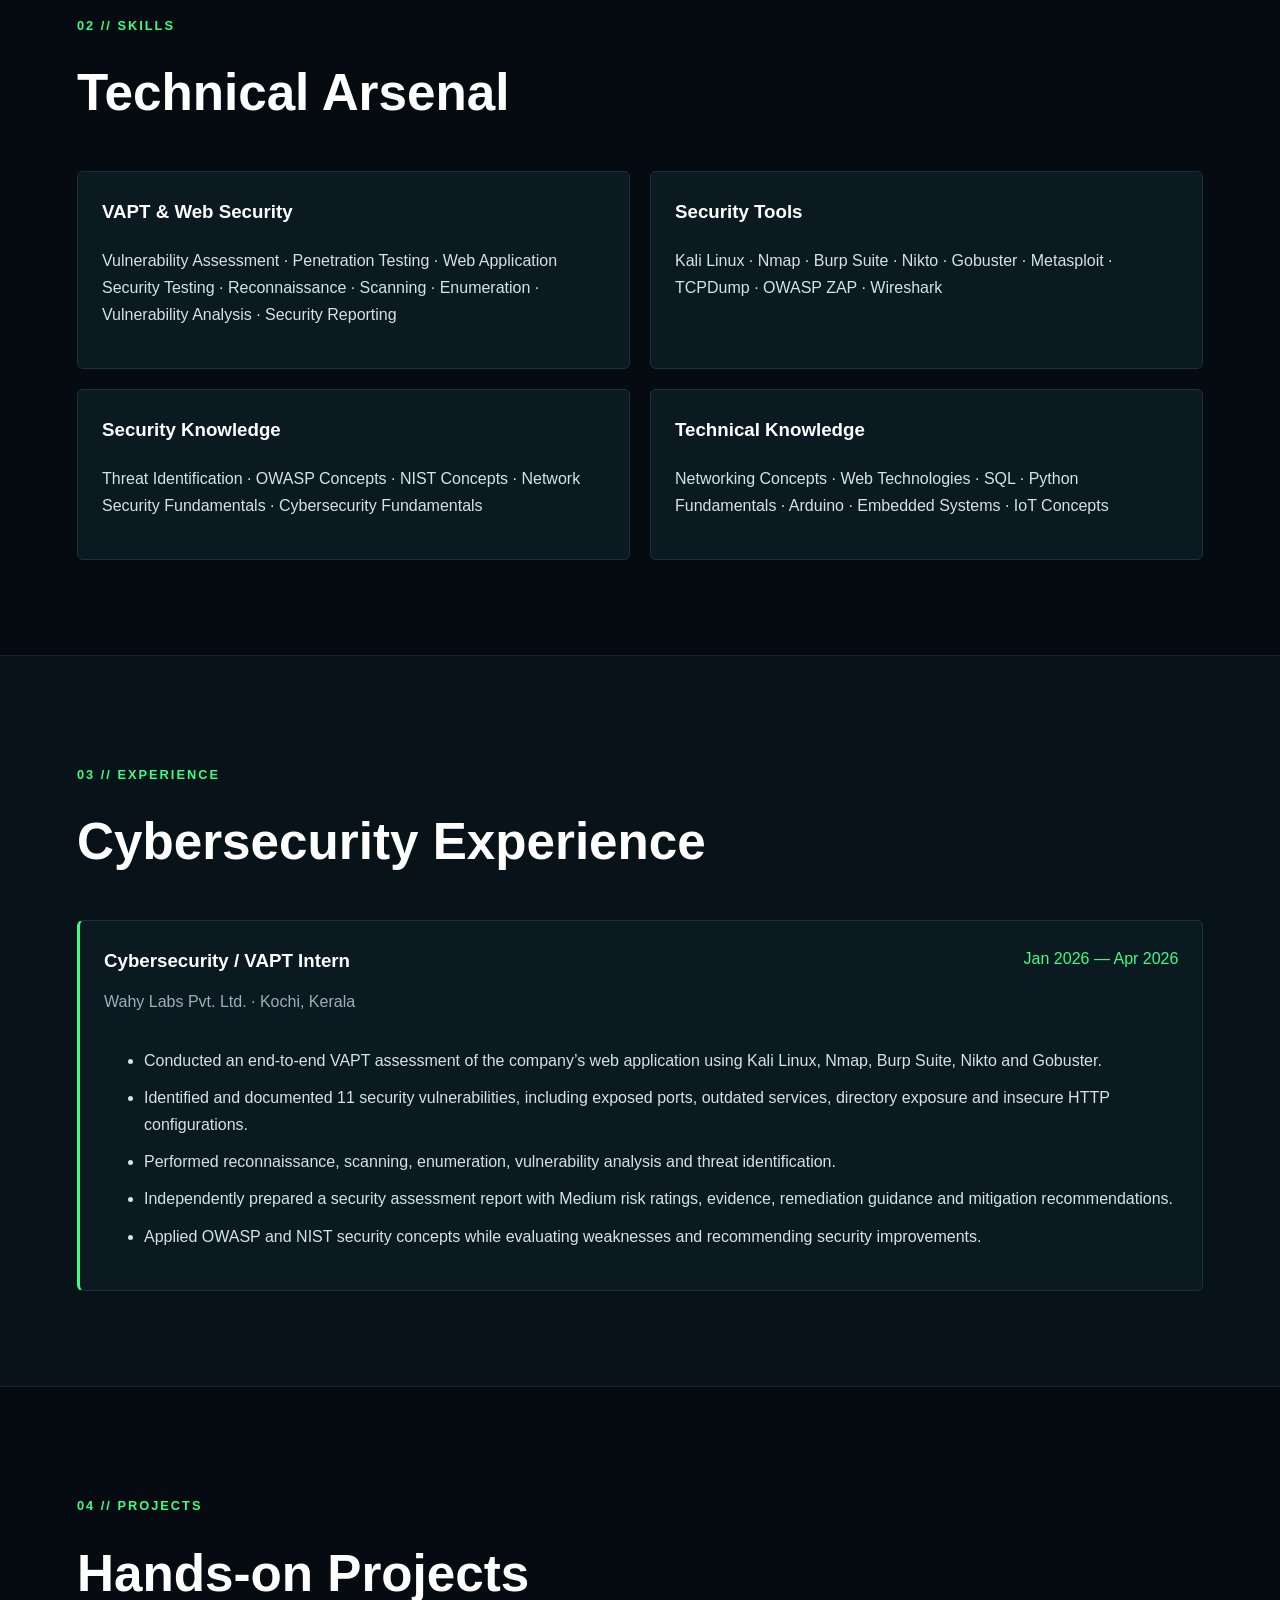
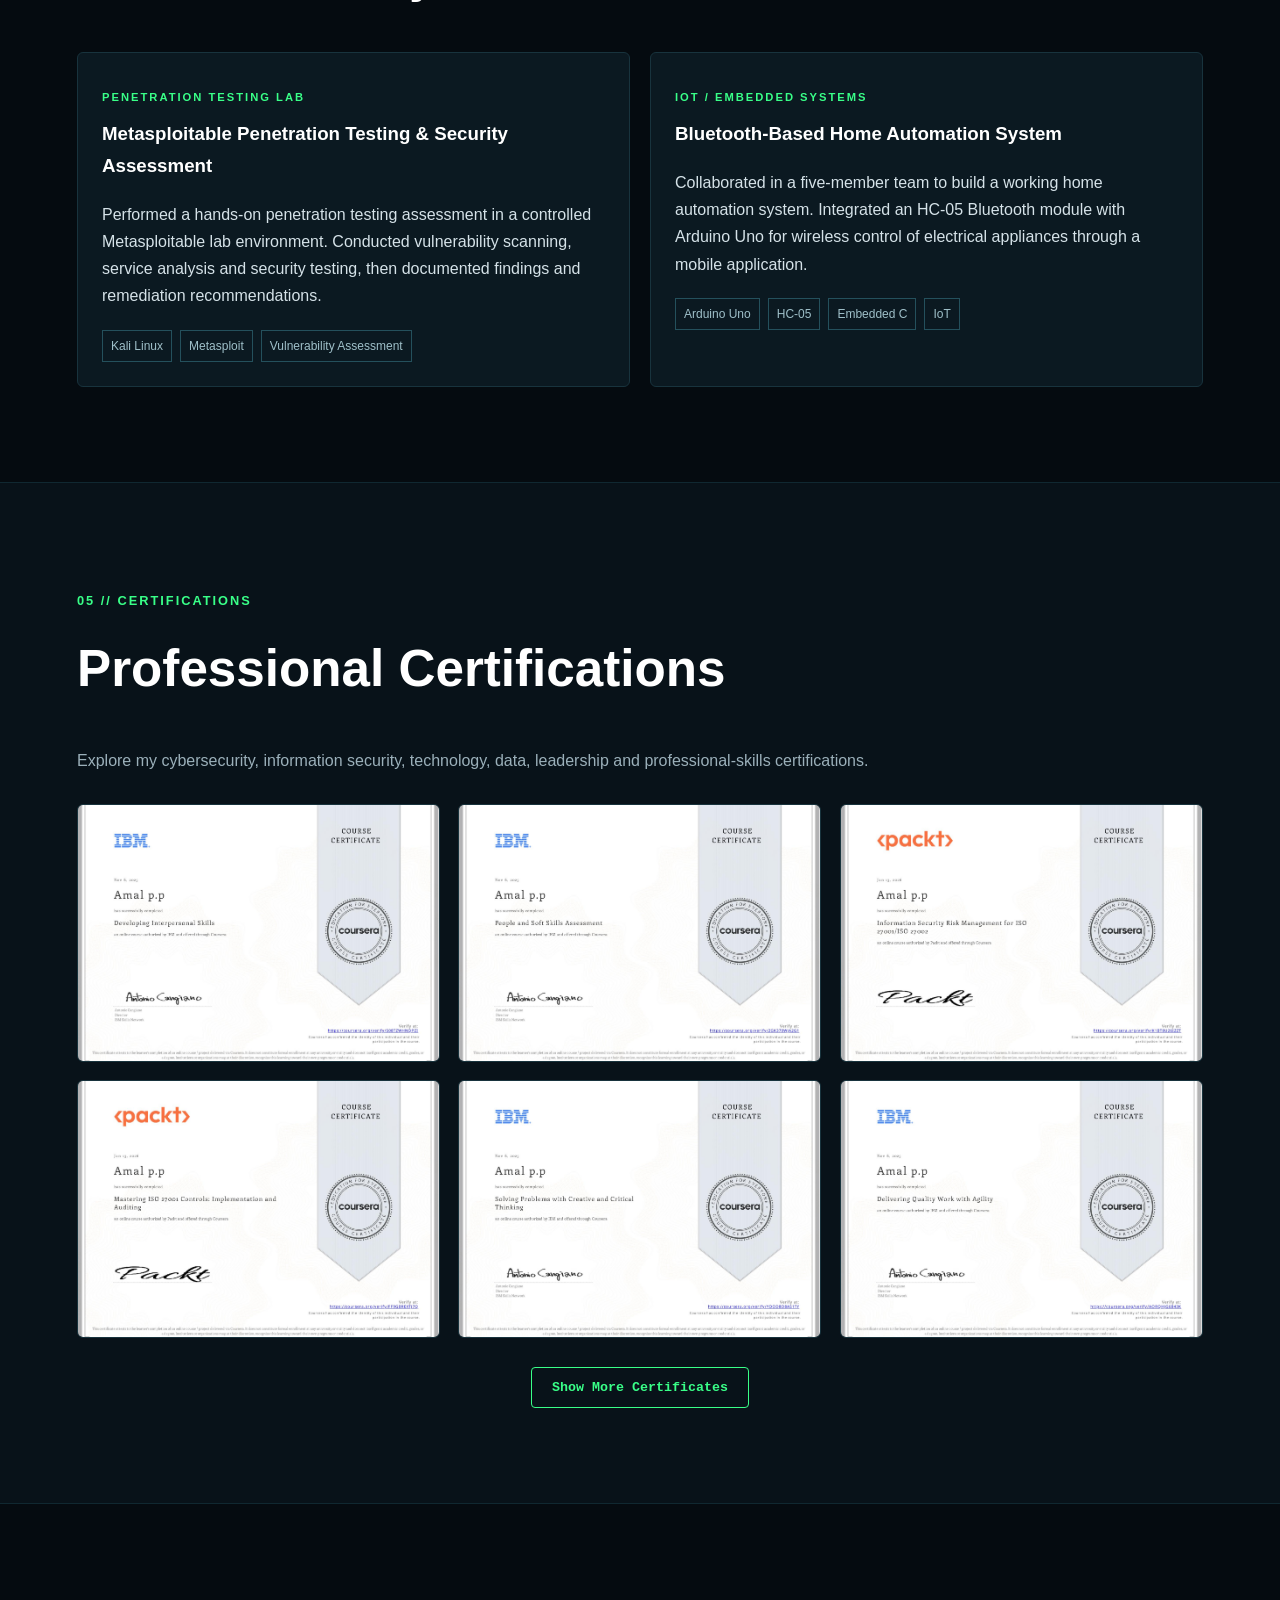
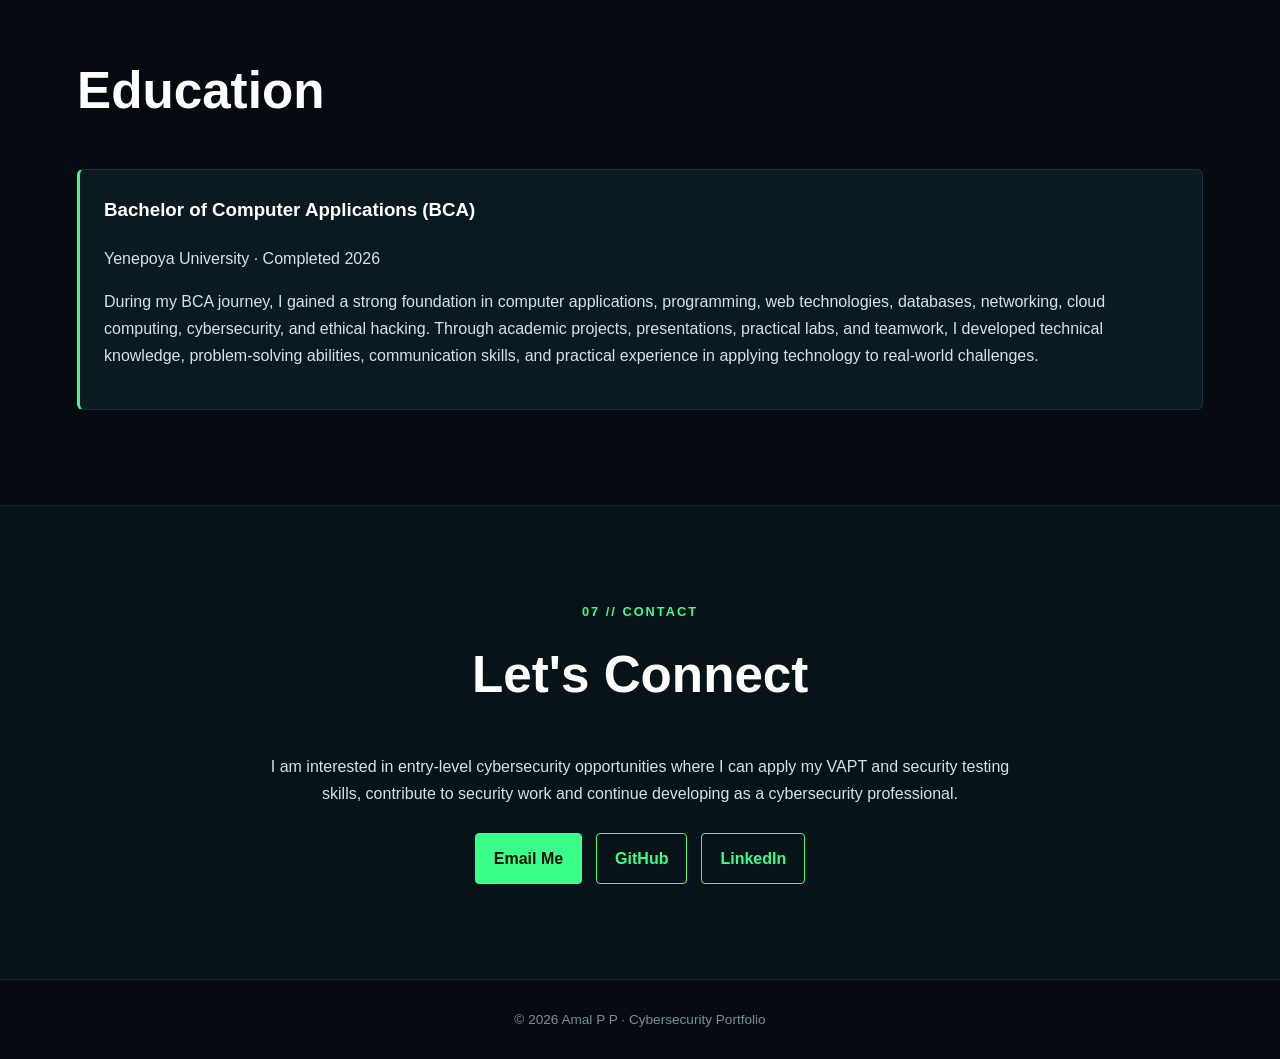
==== commit 55043b42: "Update index.html" ====
--- a/index.html
+++ b/index.html
@@ -62,7 +62,8 @@
 <button class="show-more-btn" id="showMoreCerts" type="button">Show More Certificates</button>
 </div></section>
 
-<section id="education"><div class="wrap"><p class="tag">06 // EDUCATION</p><h2>Education</h2><article class="featured"><h3>Bachelor of Computer Applications (BCA)</h3><p>Yenepoya University · Completed 2026</p><br><p>During my BCA journey, I gained a strong foundation in computer applications, programming, web technologies, databases, networking, cloud computing, cybersecurity, and ethical hacking. Through academic projects, presentations, practical labs, and teamwork, I developed technical knowledge, problem-solving abilities, communication skills, and practical experience in applying technology to real-world challenges.</p></article></div></section>
+<section id="education"><div class="wrap"><p class="tag">06 // EDUCATION</p><h2>Education</h2><article class="featured"><h3>Bachelor of Computer Applications (BCA)</h3><p>Yenepoya University · Completed 2026</p>
+  <p>During my BCA journey, I gained a strong foundation in computer applications, programming, web technologies, databases, networking, cloud computing, cybersecurity, and ethical hacking. Through academic projects, presentations, practical labs, and teamwork, I developed technical knowledge, problem-solving abilities, communication skills, and practical experience in applying technology to real-world challenges.</p></article></div></section>
 
 <section id="contact" class="alt contact"><div class="wrap"><p class="tag">07 // CONTACT</p><h2>Let's Connect</h2><p>I am interested in entry-level cybersecurity opportunities where I can apply my VAPT and security testing skills, contribute to security work and continue developing as a cybersecurity professional.</p><div class="buttons center"><a class="btn primary" href="mailto:amalpp2006as@gmail.com">Email Me</a><a class="btn" href="https://github.com/amalpp2006as-ops" target="_blank">GitHub</a><a class="btn" href="https://www.linkedin.com/in/amal-p-p-047a5441a" target="_blank">LinkedIn</a></div></div></section>
 </main><div class="certificate-modal" id="certificateModal" aria-hidden="true"><button class="modal-close" id="modalClose" type="button">×</button><img id="modalImage" src="" alt="Certificate preview"></div><footer>© <span id="year"></span> Amal P P · Cybersecurity Portfolio</footer><script src="script.js"></script>
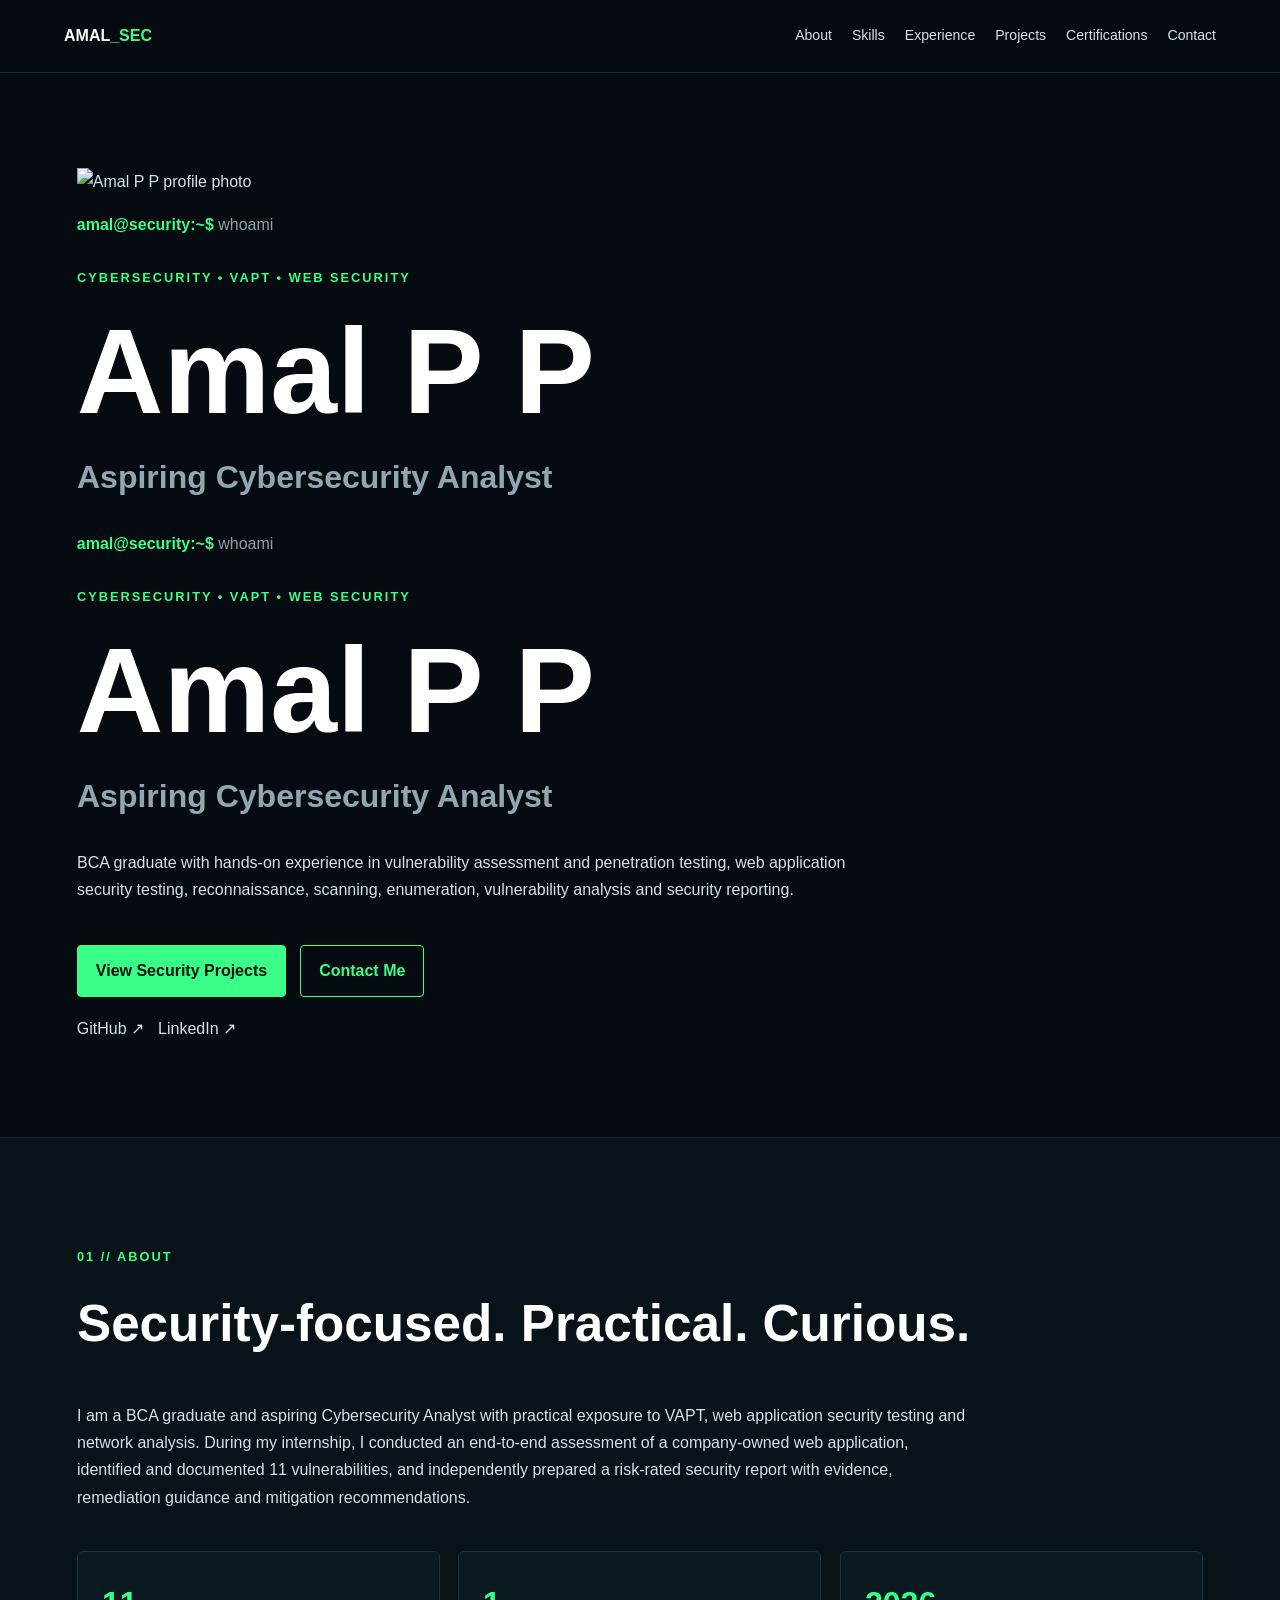
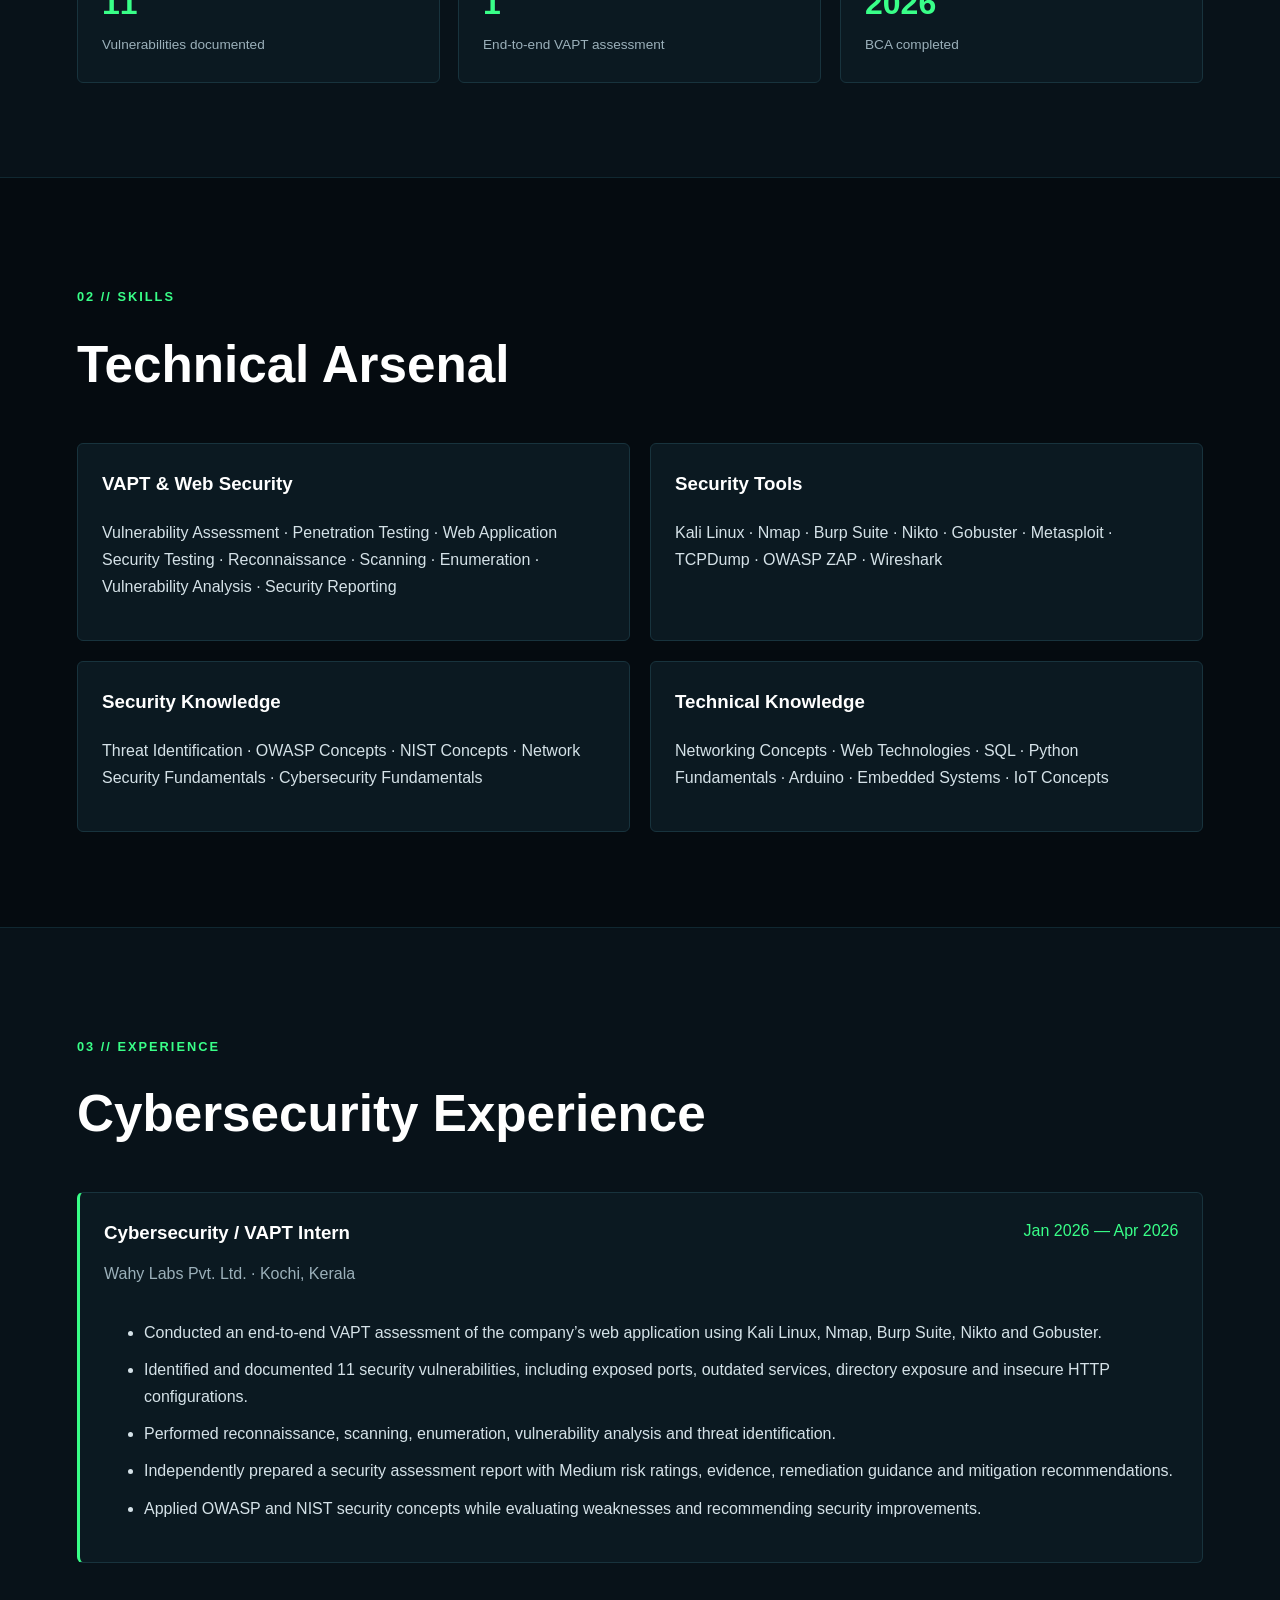
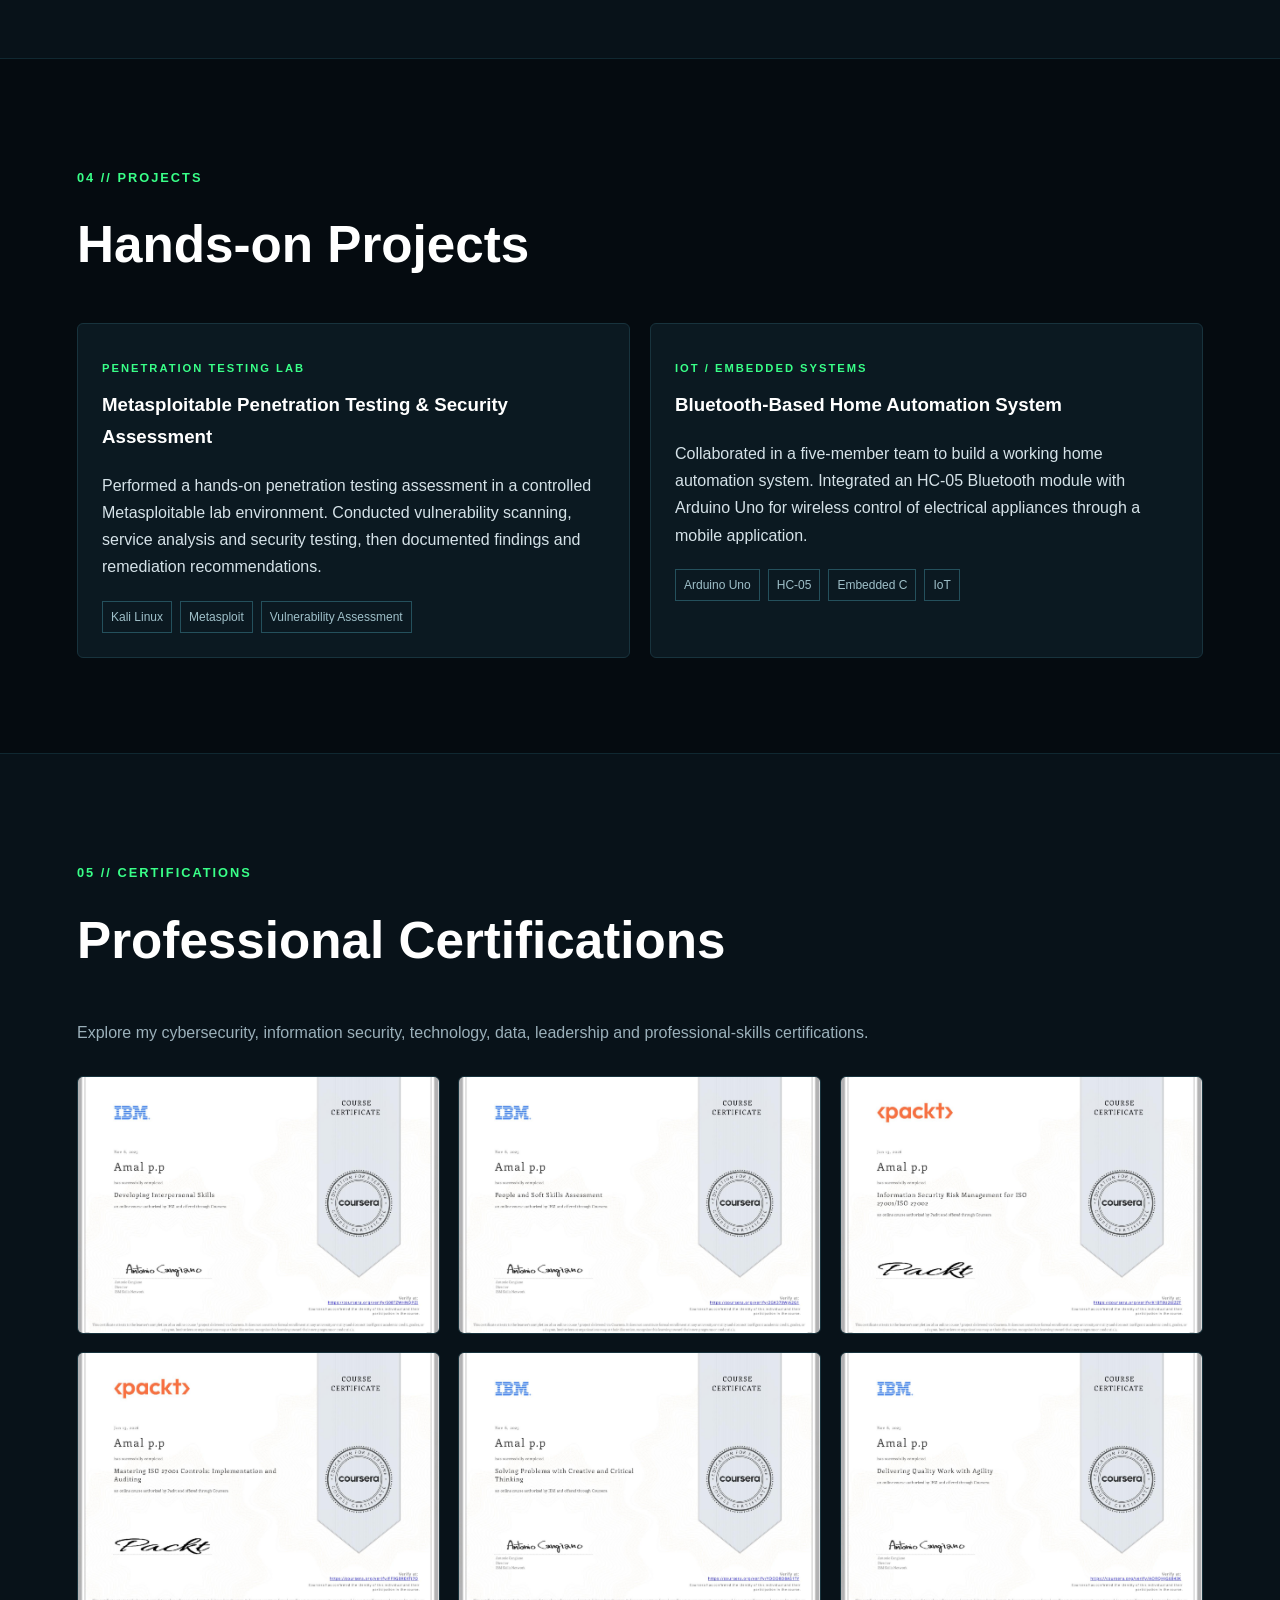
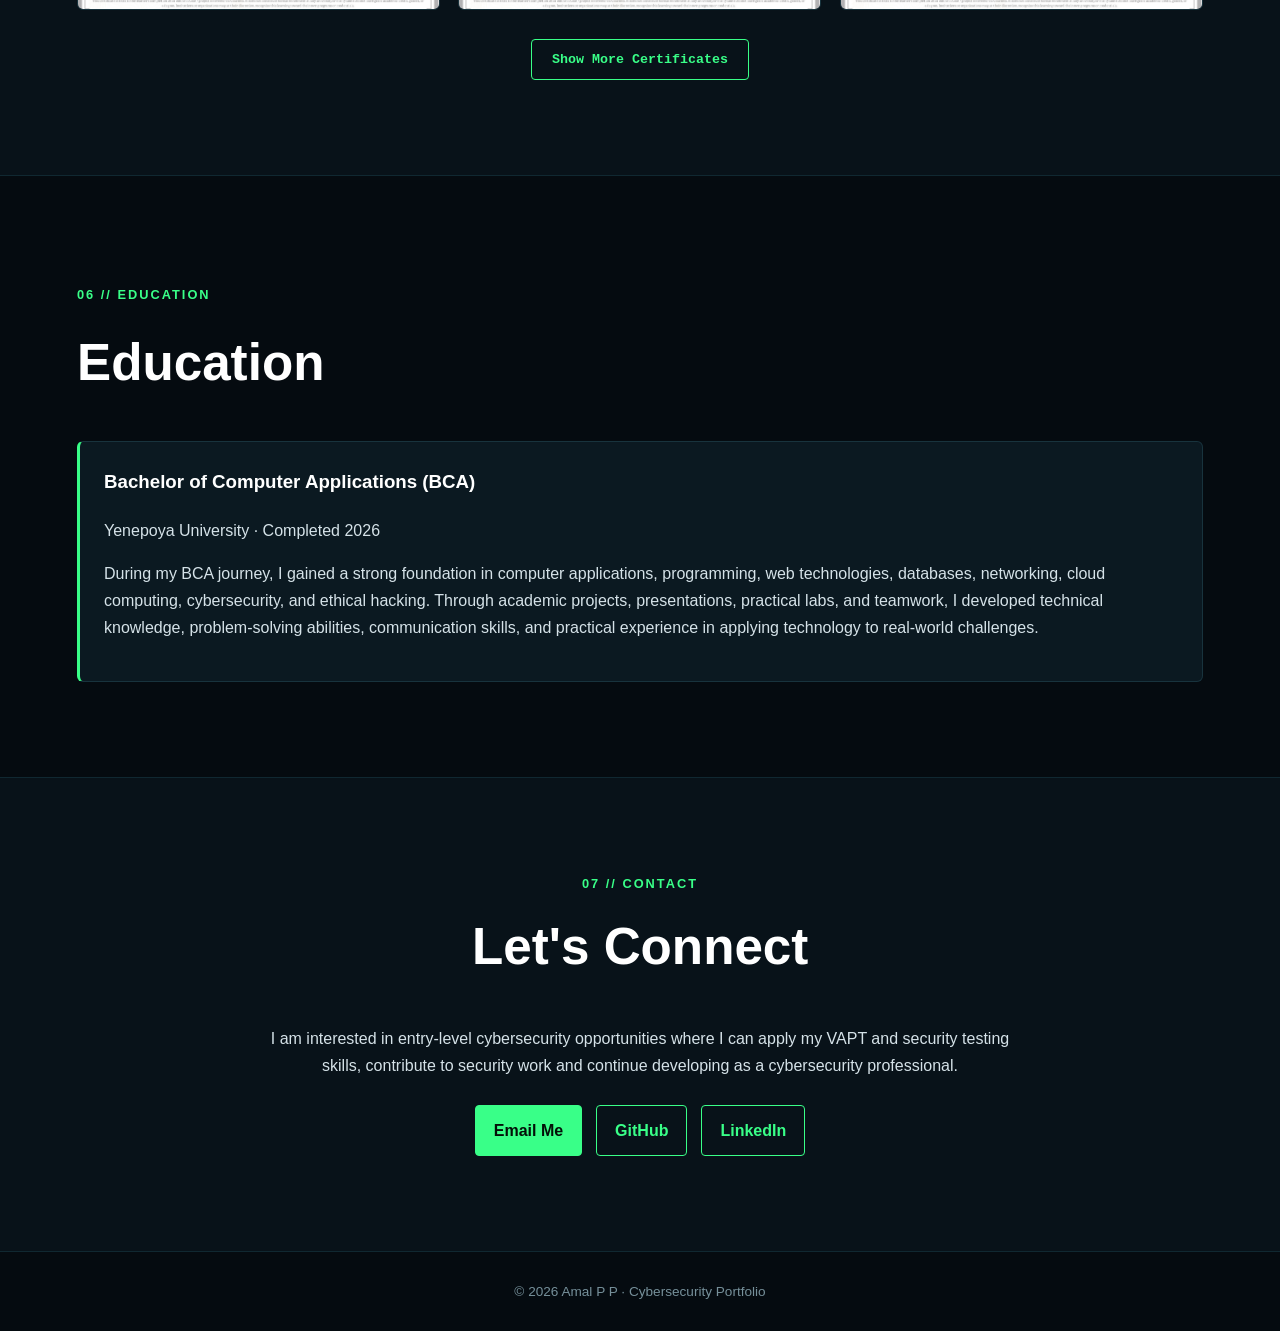
==== commit dae512a4: "Update index.html" ====
--- a/index.html
+++ b/index.html
@@ -8,7 +8,24 @@
 <body>
 <header><nav><a class="logo" href="#home">AMAL<span>_SEC</span></a><button id="menu">☰</button><div class="links"><a href="#about">About</a><a href="#skills">Skills</a><a href="#experience">Experience</a><a href="#projects">Projects</a><a href="#certs">Certifications</a><a href="#contact">Contact</a></div></nav></header>
 <main>
-<section id="home" class="hero"><p class="terminal"><b>amal@security:~$</b> whoami</p><p class="tag">CYBERSECURITY • VAPT • WEB SECURITY</p><h1>Amal P P</h1><h2>Aspiring Cybersecurity Analyst</h2><p class="lead">BCA graduate with hands-on experience in vulnerability assessment and penetration testing, web application security testing, reconnaissance, scanning, enumeration, vulnerability analysis and security reporting.</p><div class="buttons"><a class="btn primary" href="#projects">View Security Projects</a><a class="btn" href="mailto:amalpp2006as@gmail.com">Contact Me</a></div><div class="social"><a href="https://github.com/amalpp2006as-ops" target="_blank">GitHub ↗</a><a href="https://www.linkedin.com/in/amal-p-p-047a5441a" target="_blank">LinkedIn ↗</a></div></section>
+<section id="home" class="hero">
+
+    <div class="profile-picture">
+        <img src="profile.jpg" alt="Amal P P profile photo">
+    </div>
+
+    <p class="terminal">
+        <b>amal@security:~$</b> whoami
+    </p>
+
+    <p class="tag">
+        CYBERSECURITY • VAPT • WEB SECURITY
+    </p>
+
+    <h1>Amal P P</h1>
+
+    <h2>Aspiring Cybersecurity Analyst</h2>
+<p class="terminal"><b>amal@security:~$</b> whoami</p><p class="tag">CYBERSECURITY • VAPT • WEB SECURITY</p><h1>Amal P P</h1><h2>Aspiring Cybersecurity Analyst</h2><p class="lead">BCA graduate with hands-on experience in vulnerability assessment and penetration testing, web application security testing, reconnaissance, scanning, enumeration, vulnerability analysis and security reporting.</p><div class="buttons"><a class="btn primary" href="#projects">View Security Projects</a><a class="btn" href="mailto:amalpp2006as@gmail.com">Contact Me</a></div><div class="social"><a href="https://github.com/amalpp2006as-ops" target="_blank">GitHub ↗</a><a href="https://www.linkedin.com/in/amal-p-p-047a5441a" target="_blank">LinkedIn ↗</a></div></section>
 
 <section id="about" class="alt"><div class="wrap"><p class="tag">01 // ABOUT</p><h2>Security-focused. Practical. Curious.</h2><p class="wide">I am a BCA graduate and aspiring Cybersecurity Analyst with practical exposure to VAPT, web application security testing and network analysis. During my internship, I conducted an end-to-end assessment of a company-owned web application, identified and documented 11 vulnerabilities, and independently prepared a risk-rated security report with evidence, remediation guidance and mitigation recommendations.</p><div class="stats"><div><strong>11</strong><span>Vulnerabilities documented</span></div><div><strong>1</strong><span>End-to-end VAPT assessment</span></div><div><strong>2026</strong><span>BCA completed</span></div></div></div></section>
 
@@ -63,7 +80,7 @@
 </div></section>
 
 <section id="education"><div class="wrap"><p class="tag">06 // EDUCATION</p><h2>Education</h2><article class="featured"><h3>Bachelor of Computer Applications (BCA)</h3><p>Yenepoya University · Completed 2026</p>
-  <p>During my BCA journey, I gained a strong foundation in computer applications, programming, web technologies, databases, networking, cloud computing, cybersecurity, and ethical hacking. Through academic projects, presentations, practical labs, and teamwork, I developed technical knowledge, problem-solving abilities, communication skills, and practical experience in applying technology to real-world challenges.</p></article></div></section>
+<p>During my BCA journey, I gained a strong foundation in computer applications, programming, web technologies, databases, networking, cloud computing, cybersecurity, and ethical hacking. Through academic projects, presentations, practical labs, and teamwork, I developed technical knowledge, problem-solving abilities, communication skills, and practical experience in applying technology to real-world challenges.</p></article></div></section>
 
 <section id="contact" class="alt contact"><div class="wrap"><p class="tag">07 // CONTACT</p><h2>Let's Connect</h2><p>I am interested in entry-level cybersecurity opportunities where I can apply my VAPT and security testing skills, contribute to security work and continue developing as a cybersecurity professional.</p><div class="buttons center"><a class="btn primary" href="mailto:amalpp2006as@gmail.com">Email Me</a><a class="btn" href="https://github.com/amalpp2006as-ops" target="_blank">GitHub</a><a class="btn" href="https://www.linkedin.com/in/amal-p-p-047a5441a" target="_blank">LinkedIn</a></div></div></section>
 </main><div class="certificate-modal" id="certificateModal" aria-hidden="true"><button class="modal-close" id="modalClose" type="button">×</button><img id="modalImage" src="" alt="Certificate preview"></div><footer>© <span id="year"></span> Amal P P · Cybersecurity Portfolio</footer><script src="script.js"></script>
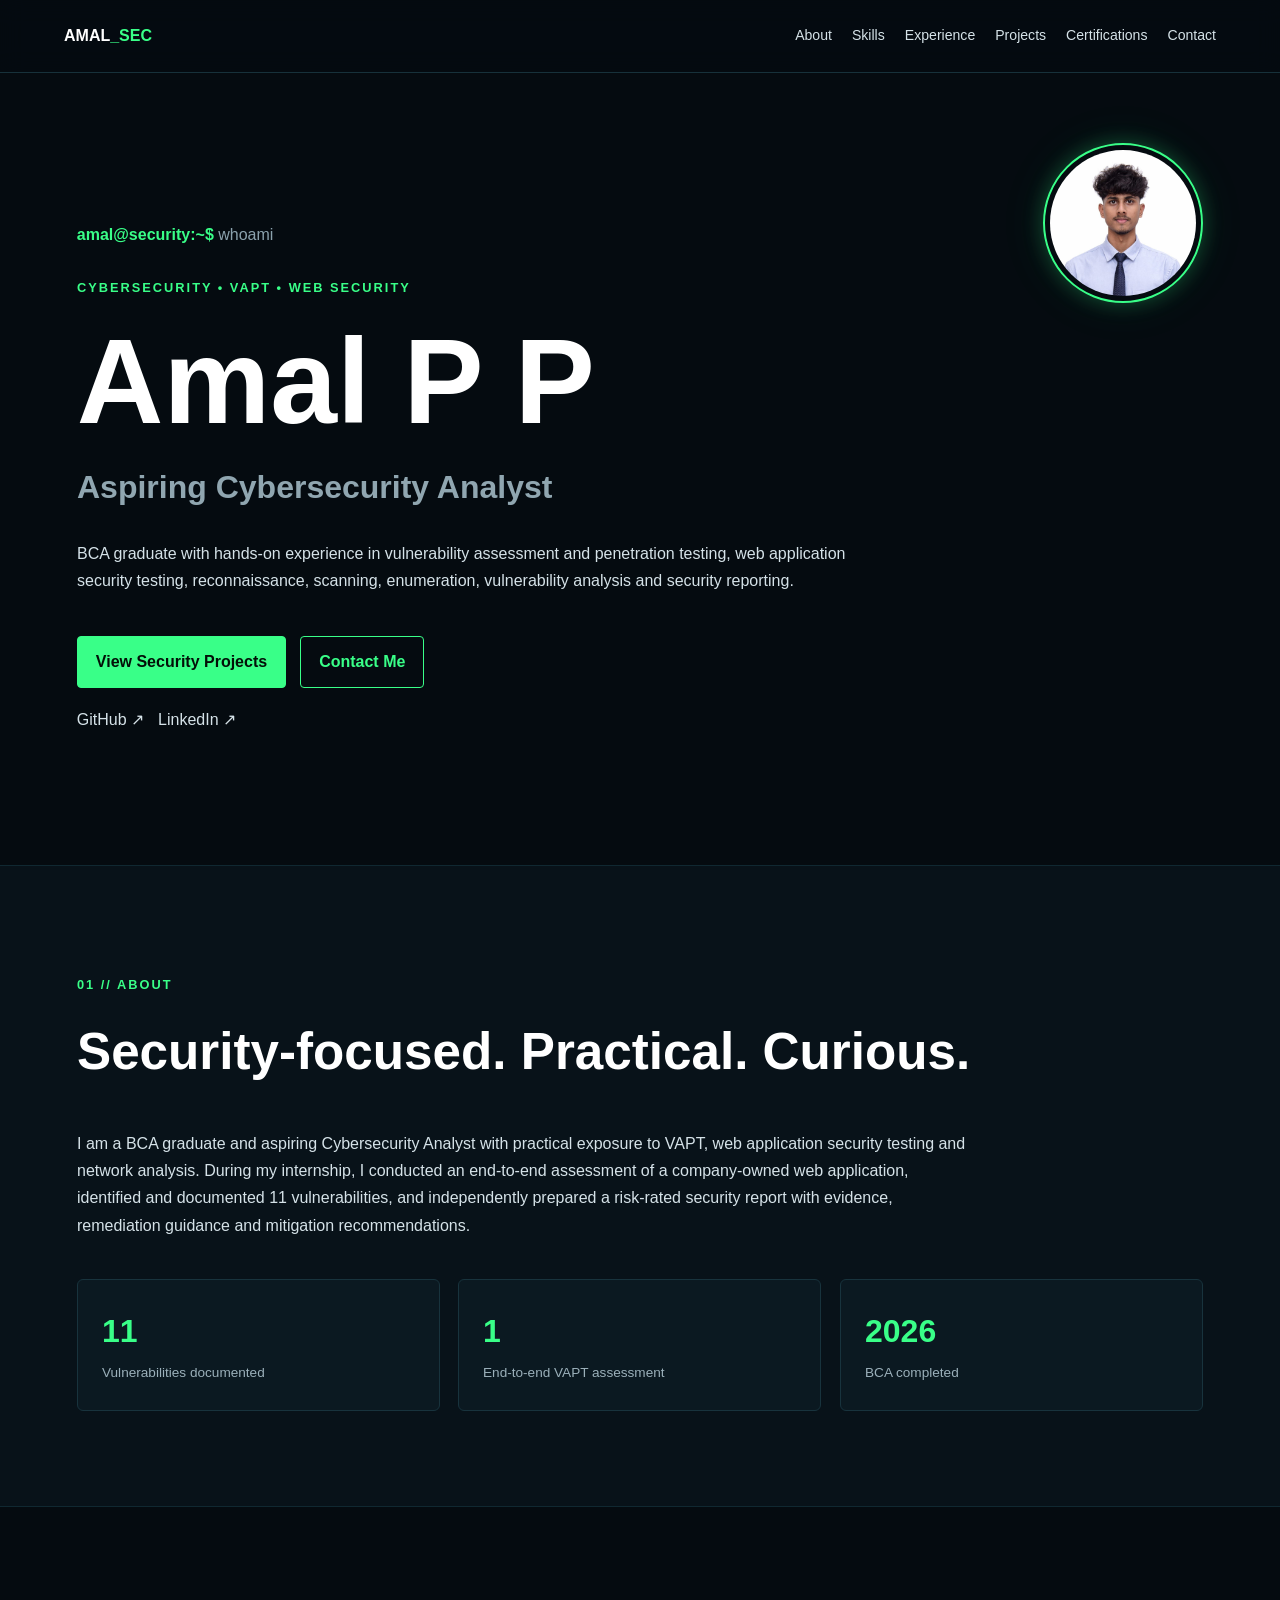
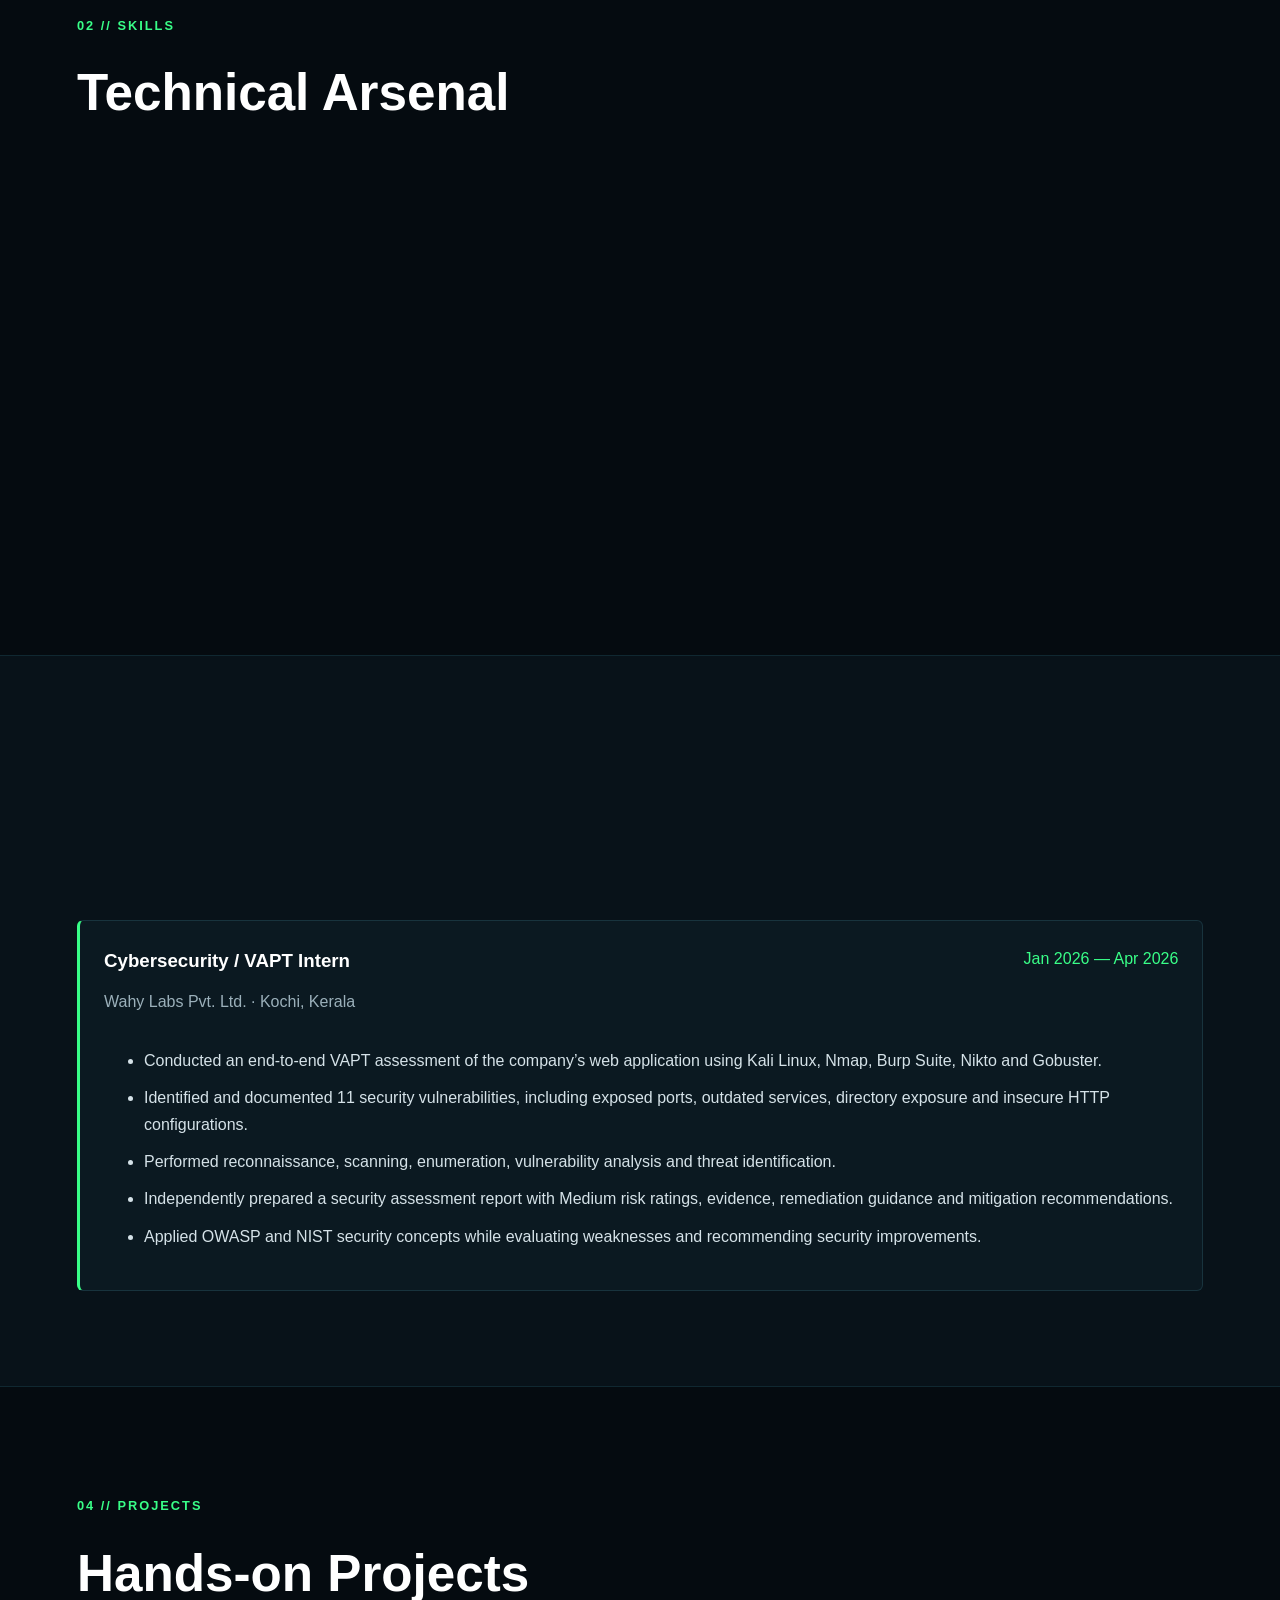
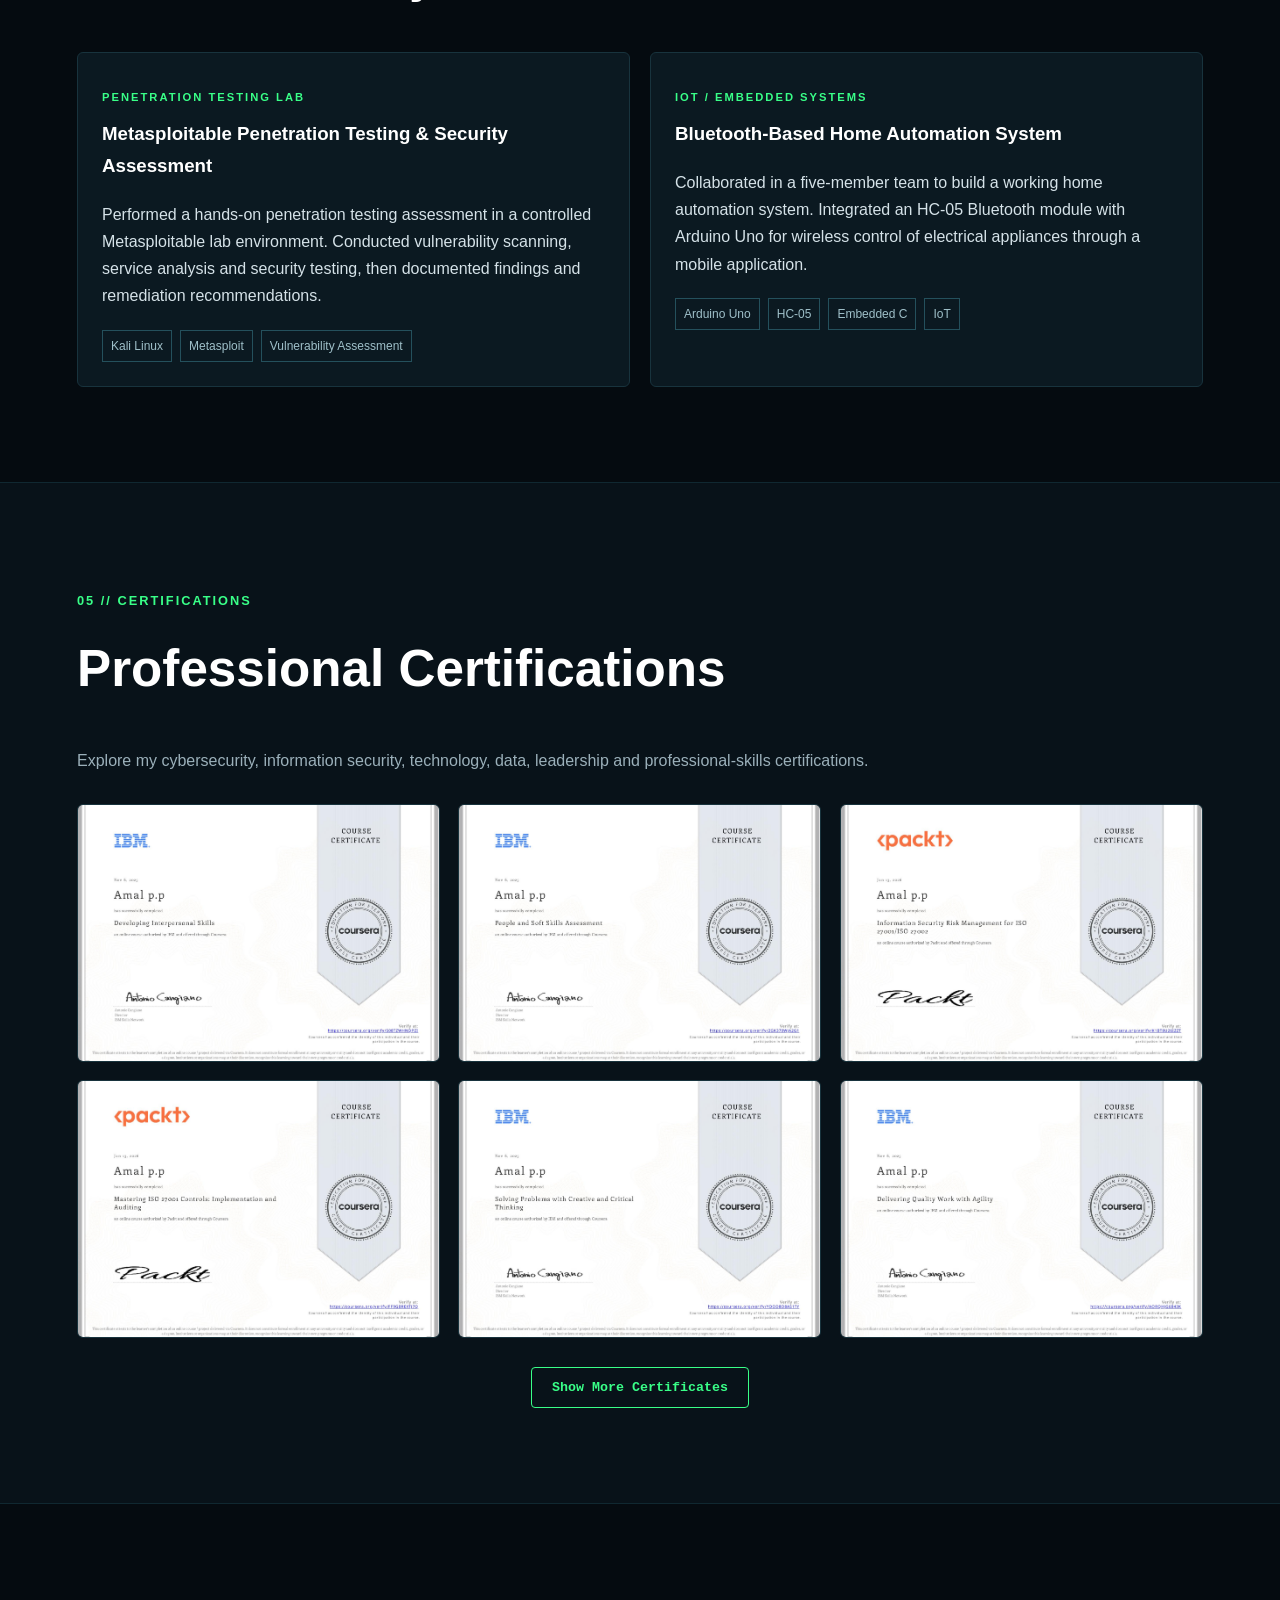
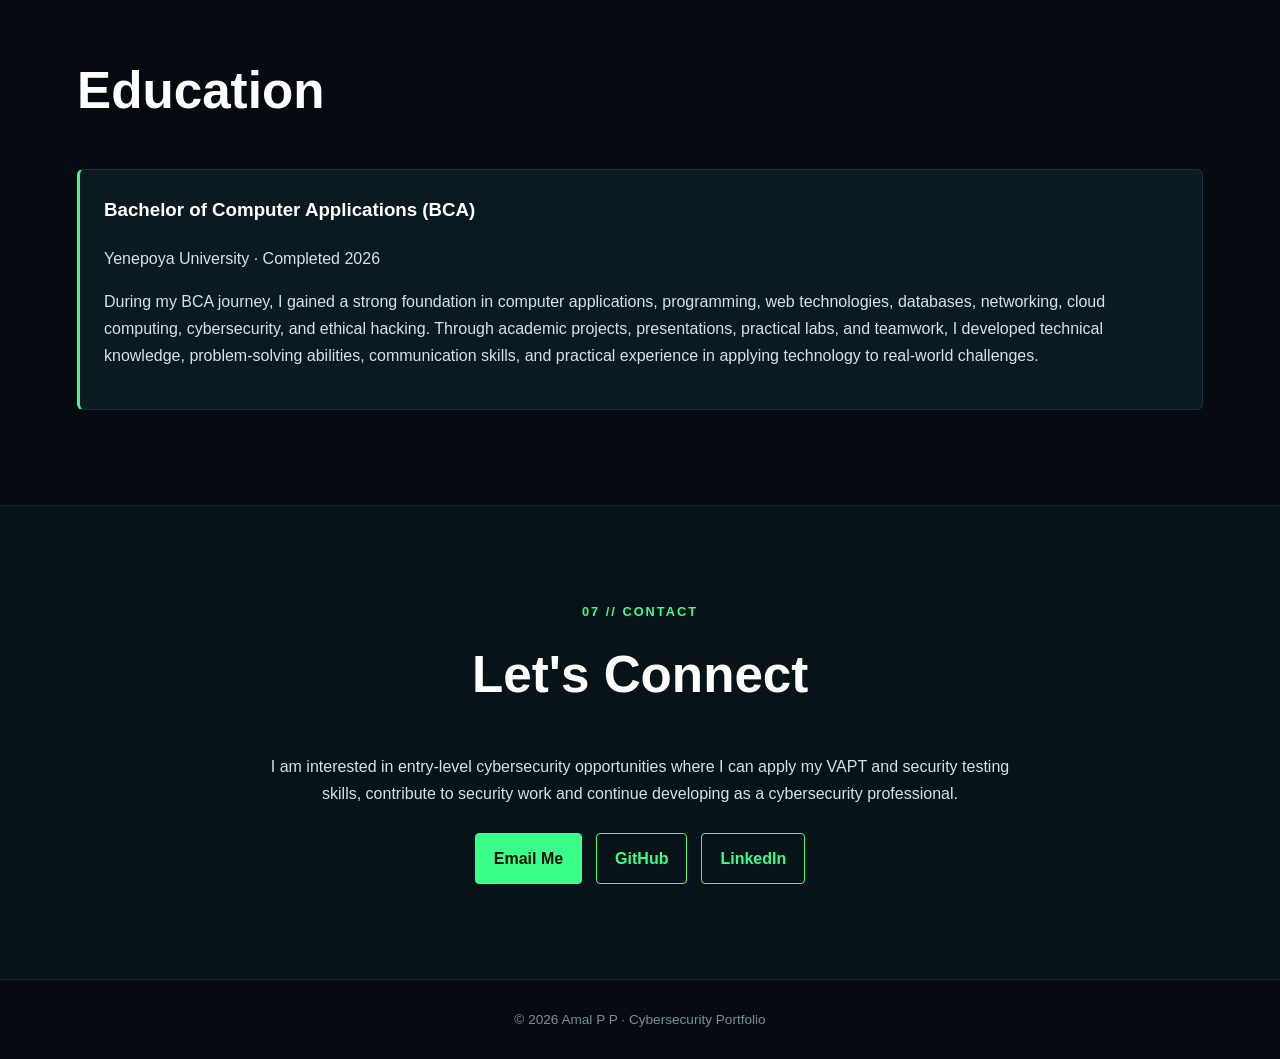
==== commit d93c6a4b: "Update index.html" ====
--- a/index.html
+++ b/index.html
@@ -1,32 +1,191 @@
 <!doctype html>
 <html lang="en">
+
 <head>
-<meta charset="utf-8"><meta name="viewport" content="width=device-width,initial-scale=1">
-<meta name="description" content="Amal P P - Cybersecurity Analyst portfolio">
-<title>Amal P P | Cybersecurity Portfolio</title><link rel="stylesheet" href="style.css">
+
+    <meta charset="utf-8">
+
+    <meta name="viewport"
+          content="width=device-width, initial-scale=1">
+
+    <meta name="description"
+          content="Amal P P - Cybersecurity Analyst portfolio">
+
+    <title>
+        Amal P P | Cybersecurity Portfolio
+    </title>
+
+    <link rel="stylesheet" href="style.css">
+
 </head>
+
+
 <body>
-<header><nav><a class="logo" href="#home">AMAL<span>_SEC</span></a><button id="menu">☰</button><div class="links"><a href="#about">About</a><a href="#skills">Skills</a><a href="#experience">Experience</a><a href="#projects">Projects</a><a href="#certs">Certifications</a><a href="#contact">Contact</a></div></nav></header>
+
+
+<header>
+
+    <nav>
+
+        <a class="logo" href="#home">
+            AMAL<span>_SEC</span>
+        </a>
+
+
+        <button id="menu"
+                type="button"
+                aria-label="Open navigation menu">
+            ☰
+        </button>
+
+
+        <div class="links">
+
+            <a href="#about">
+                About
+            </a>
+
+            <a href="#skills">
+                Skills
+            </a>
+
+            <a href="#experience">
+                Experience
+            </a>
+
+            <a href="#projects">
+                Projects
+            </a>
+
+            <a href="#certs">
+                Certifications
+            </a>
+
+            <a href="#contact">
+                Contact
+            </a>
+
+        </div>
+
+    </nav>
+
+</header>
+
+
 <main>
+
+
 <section id="home" class="hero">
 
+
+    <!-- PROFILE PICTURE -->
+
     <div class="profile-picture">
-        <img src="profile.jpg" alt="Amal P P profile photo">
+
+        <img src="profile.jpg"
+             alt="Amal P P profile photo">
+
     </div>
 
+
+    <!-- TERMINAL TEXT -->
+
     <p class="terminal">
+
         <b>amal@security:~$</b> whoami
+
     </p>
 
+
+    <!-- CYBERSECURITY TAG -->
+
     <p class="tag">
+
         CYBERSECURITY • VAPT • WEB SECURITY
+
     </p>
 
-    <h1>Amal P P</h1>
-
-    <h2>Aspiring Cybersecurity Analyst</h2>
-<p class="terminal"><b>amal@security:~$</b> whoami</p><p class="tag">CYBERSECURITY • VAPT • WEB SECURITY</p><h1>Amal P P</h1><h2>Aspiring Cybersecurity Analyst</h2><p class="lead">BCA graduate with hands-on experience in vulnerability assessment and penetration testing, web application security testing, reconnaissance, scanning, enumeration, vulnerability analysis and security reporting.</p><div class="buttons"><a class="btn primary" href="#projects">View Security Projects</a><a class="btn" href="mailto:amalpp2006as@gmail.com">Contact Me</a></div><div class="social"><a href="https://github.com/amalpp2006as-ops" target="_blank">GitHub ↗</a><a href="https://www.linkedin.com/in/amal-p-p-047a5441a" target="_blank">LinkedIn ↗</a></div></section>
-
+
+    <!-- NAME -->
+
+    <h1>
+        Amal P P
+    </h1>
+
+
+    <!-- JOB TITLE -->
+
+    <h2>
+        Aspiring Cybersecurity Analyst
+    </h2>
+
+
+    <!-- INTRODUCTION -->
+
+    <p class="lead">
+
+        BCA graduate with hands-on experience in vulnerability
+        assessment and penetration testing, web application
+        security testing, reconnaissance, scanning, enumeration,
+        vulnerability analysis and security reporting.
+
+    </p>
+
+
+    <!-- MAIN BUTTONS -->
+
+    <div class="buttons">
+
+
+        <a class="btn primary"
+           href="#projects">
+
+            View Security Projects
+
+        </a>
+
+
+        <a class="btn"
+           href="mailto:amalpp2006as@gmail.com">
+
+            Contact Me
+
+        </a>
+
+
+    </div>
+
+
+    <!-- SOCIAL LINKS -->
+
+    <div class="social">
+
+
+        <a href="https://github.com/amalpp2006as-ops"
+           target="_blank"
+           rel="noopener noreferrer">
+
+            GitHub ↗
+
+        </a>
+
+
+        <a href="https://www.linkedin.com/in/amal-p-p-047a5441a"
+           target="_blank"
+           rel="noopener noreferrer">
+
+            LinkedIn ↗
+
+        </a>
+
+
+    </div>
+
+
+</section>
+
+
+<!-- YOUR ABOUT SECTION CONTINUES FROM HERE -->
 <section id="about" class="alt"><div class="wrap"><p class="tag">01 // ABOUT</p><h2>Security-focused. Practical. Curious.</h2><p class="wide">I am a BCA graduate and aspiring Cybersecurity Analyst with practical exposure to VAPT, web application security testing and network analysis. During my internship, I conducted an end-to-end assessment of a company-owned web application, identified and documented 11 vulnerabilities, and independently prepared a risk-rated security report with evidence, remediation guidance and mitigation recommendations.</p><div class="stats"><div><strong>11</strong><span>Vulnerabilities documented</span></div><div><strong>1</strong><span>End-to-end VAPT assessment</span></div><div><strong>2026</strong><span>BCA completed</span></div></div></div></section>
 
 <section id="skills"><div class="wrap"><p class="tag">02 // SKILLS</p><h2>Technical Arsenal</h2><div class="grid">
--- a/style.css
+++ b/style.css
@@ -265,4 +265,88 @@
 }
 .alt {
     background:#081219;
-}+}
+/* PROFILE PICTURE */
+
+.hero {
+    position: relative;
+}
+
+.profile-picture {
+    position: absolute;
+    top: 70px;
+    right: 0;
+
+    width: 160px;
+    height: 160px;
+
+    border-radius: 50%;
+    padding: 5px;
+
+    border: 2px solid #39ff88;
+
+    box-shadow:
+        0 0 20px rgba(57, 255, 136, 0.25),
+        0 0 50px rgba(57, 255, 136, 0.08);
+
+    overflow: hidden;
+
+    animation: profileFloat 4s ease-in-out infinite;
+}
+
+.profile-picture img {
+    width: 100%;
+    height: 100%;
+
+    object-fit: cover;
+
+    border-radius: 50%;
+}
+
+
+/* SUBTLE FLOATING EFFECT */
+
+@keyframes profileFloat {
+
+    0%,
+    100% {
+        transform: translateY(0);
+    }
+
+    50% {
+        transform: translateY(-10px);
+    }
+}
+
+
+/* TABLET */
+
+@media(max-width:900px) {
+
+    .profile-picture {
+        width: 125px;
+        height: 125px;
+
+        top: 55px;
+    }
+
+}
+
+
+/* MOBILE */
+
+@media(max-width:600px) {
+
+    .profile-picture {
+        position: relative;
+
+        top: auto;
+        right: auto;
+
+        width: 110px;
+        height: 110px;
+
+        margin-bottom: 25px;
+    }
+
+}
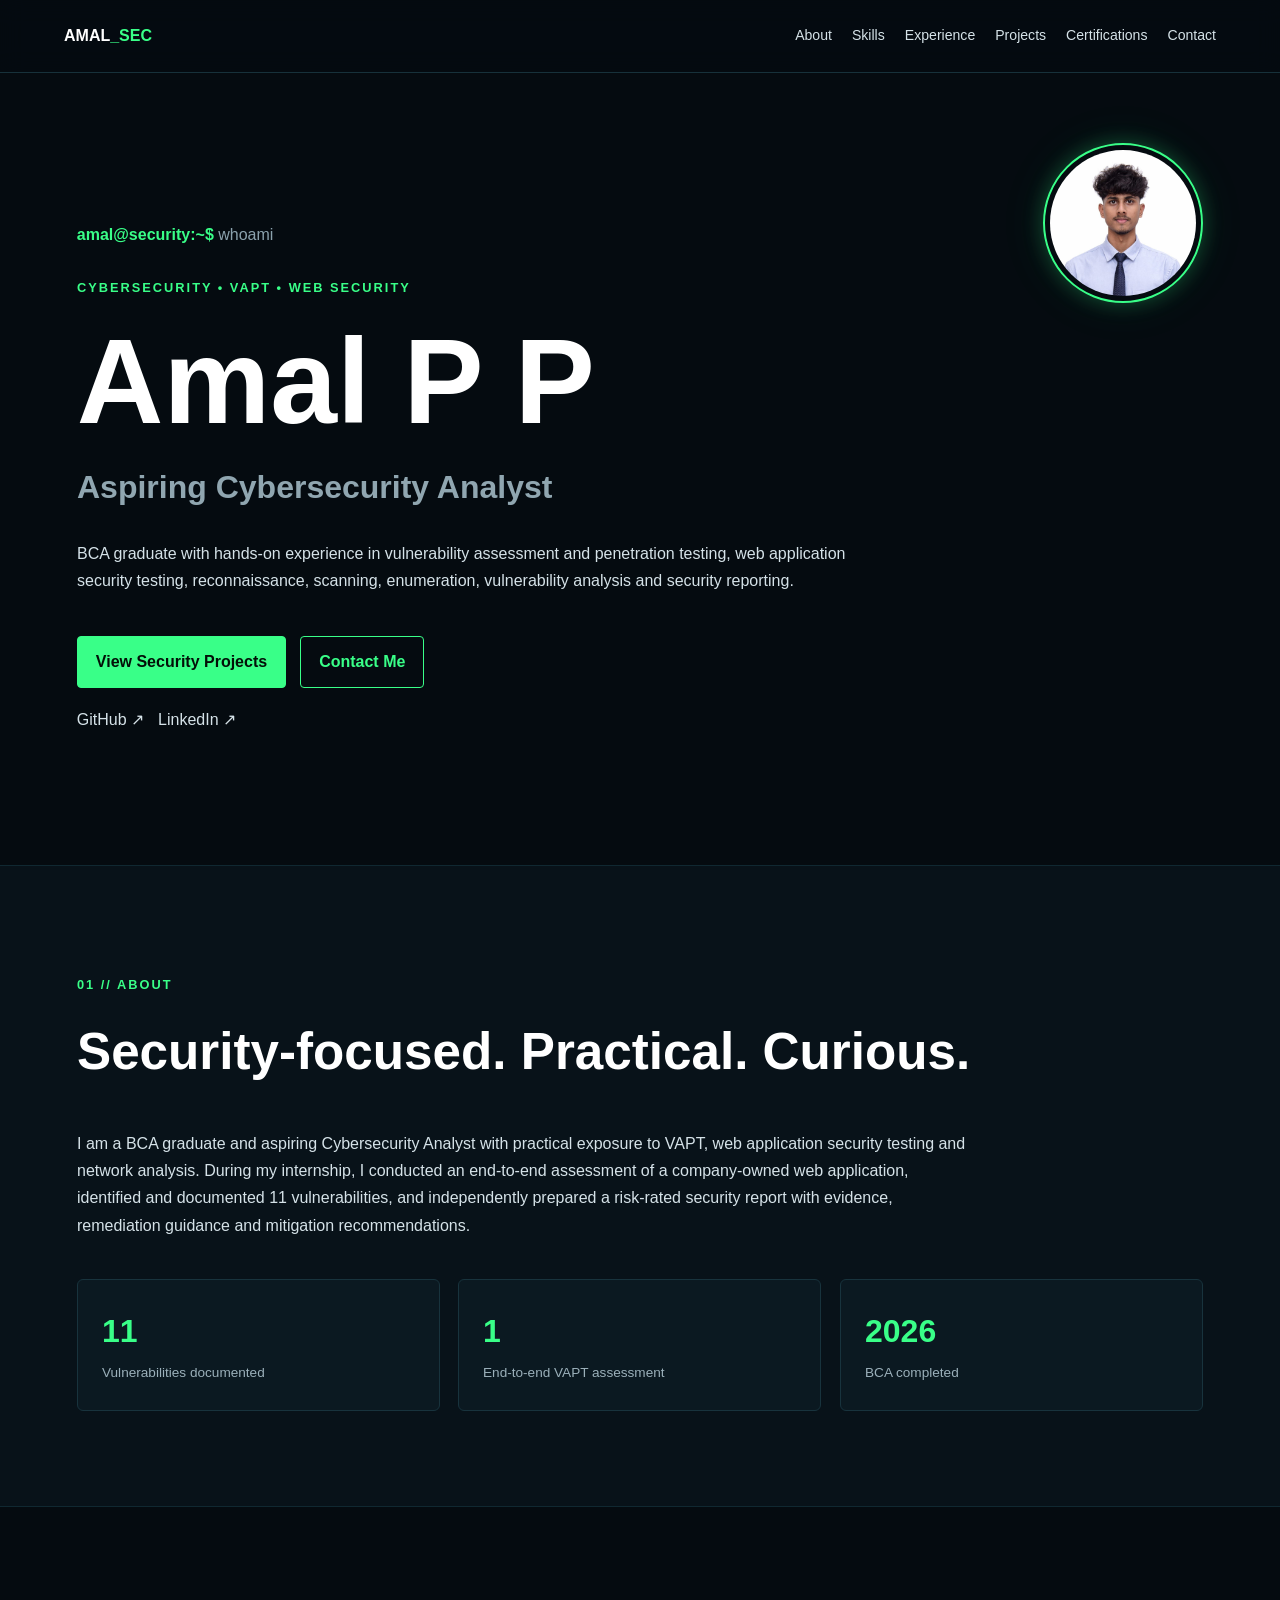
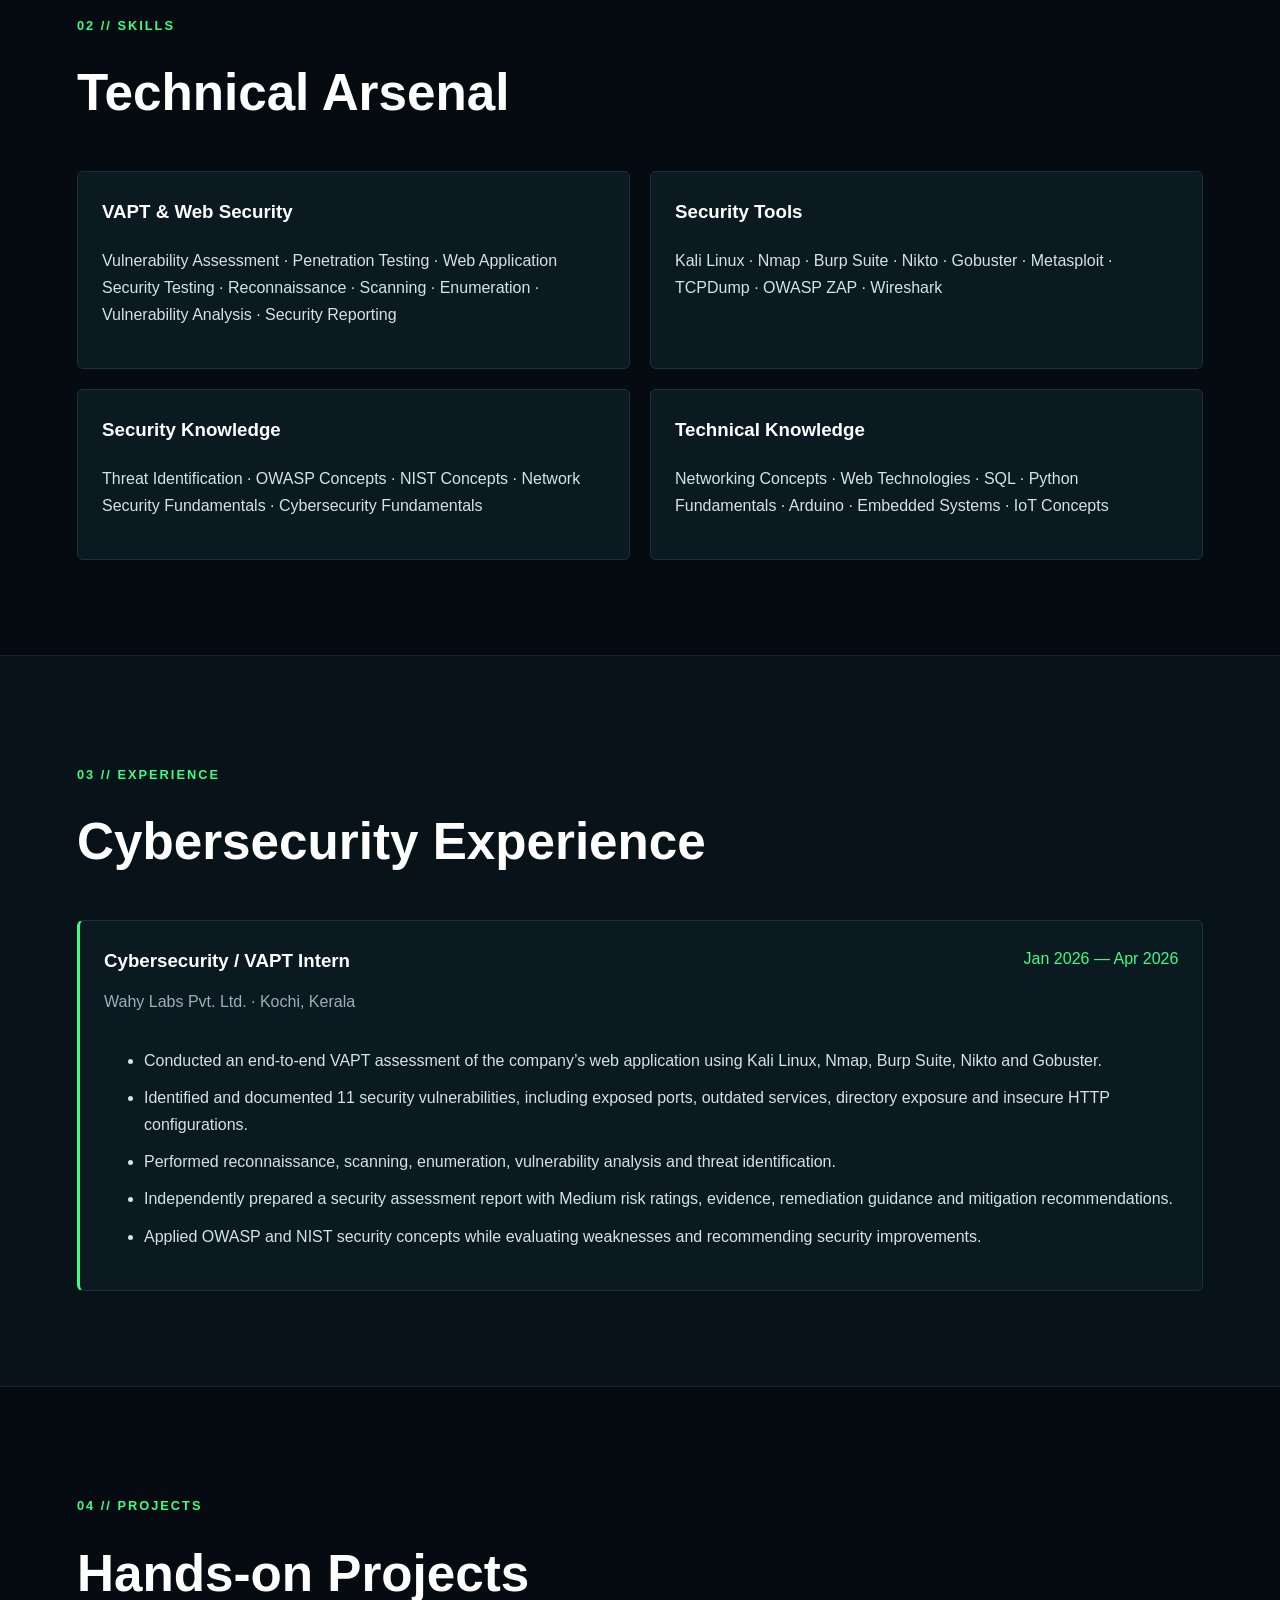
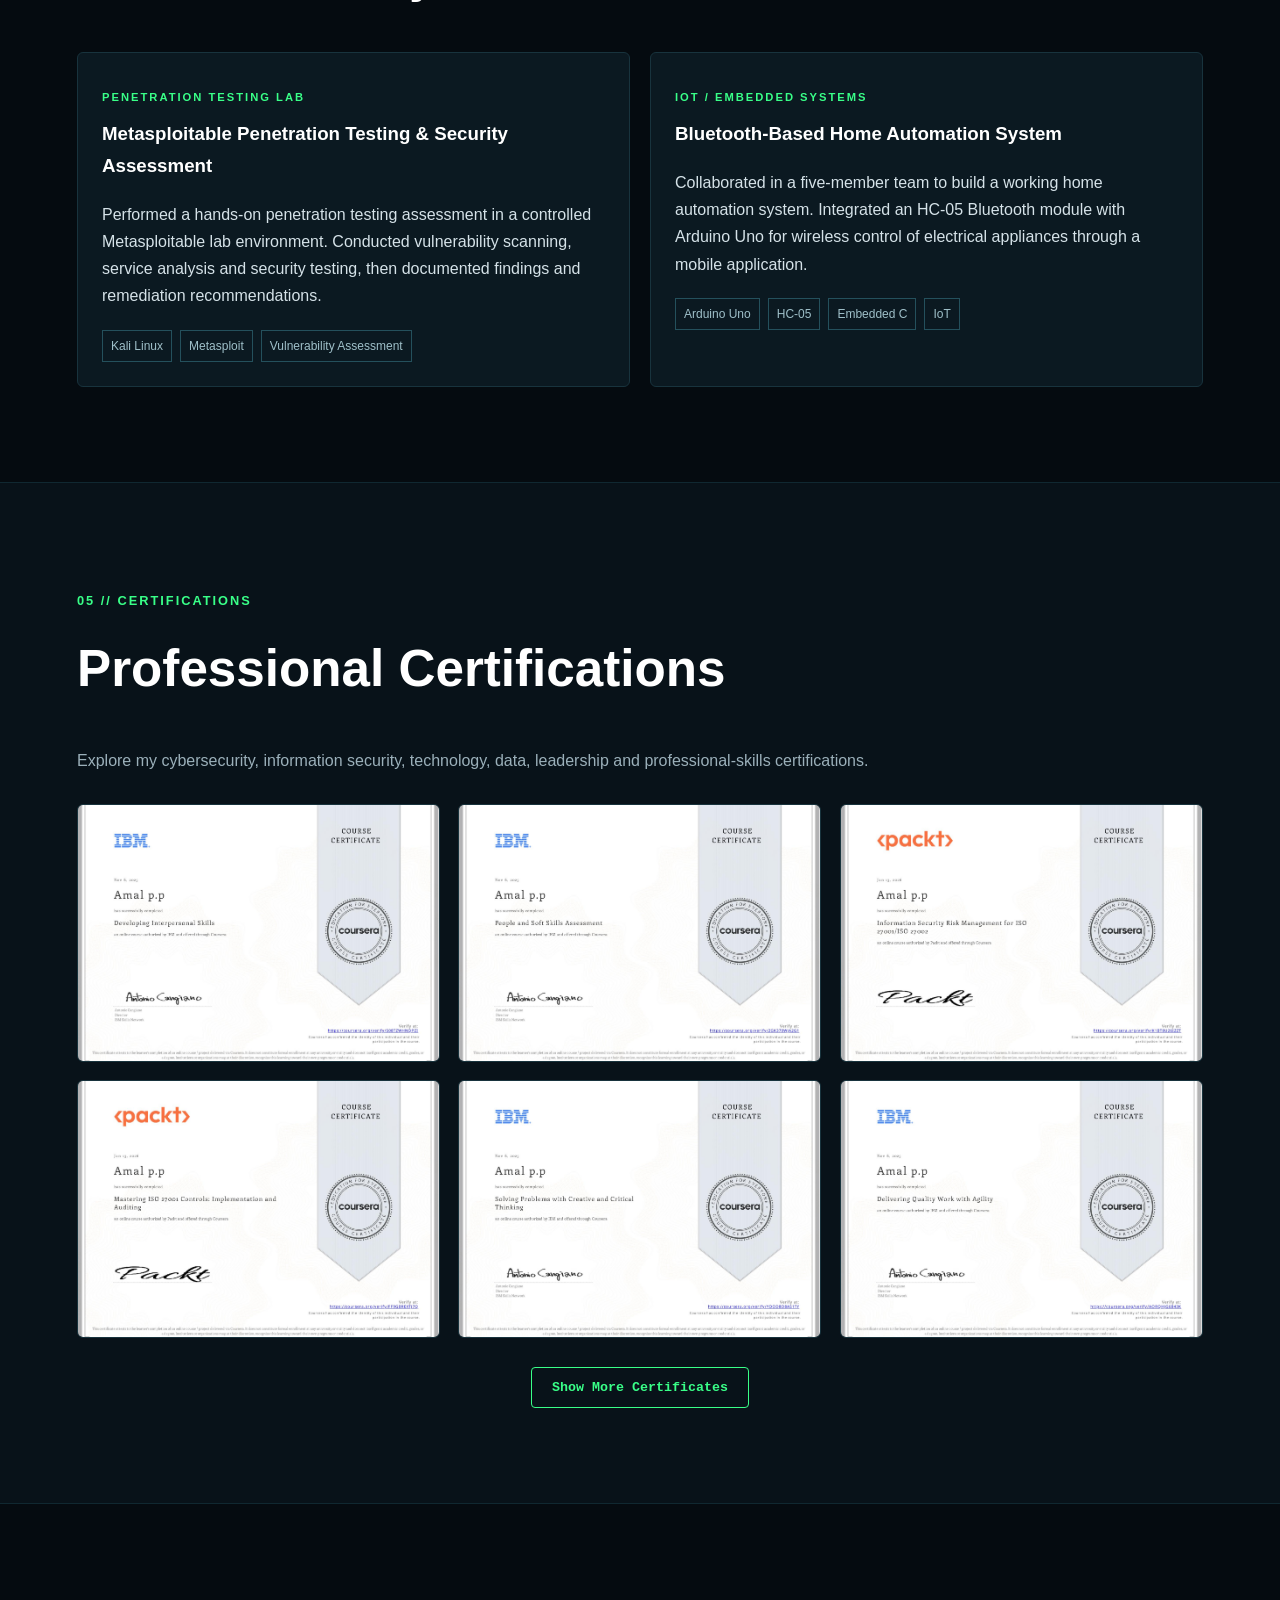
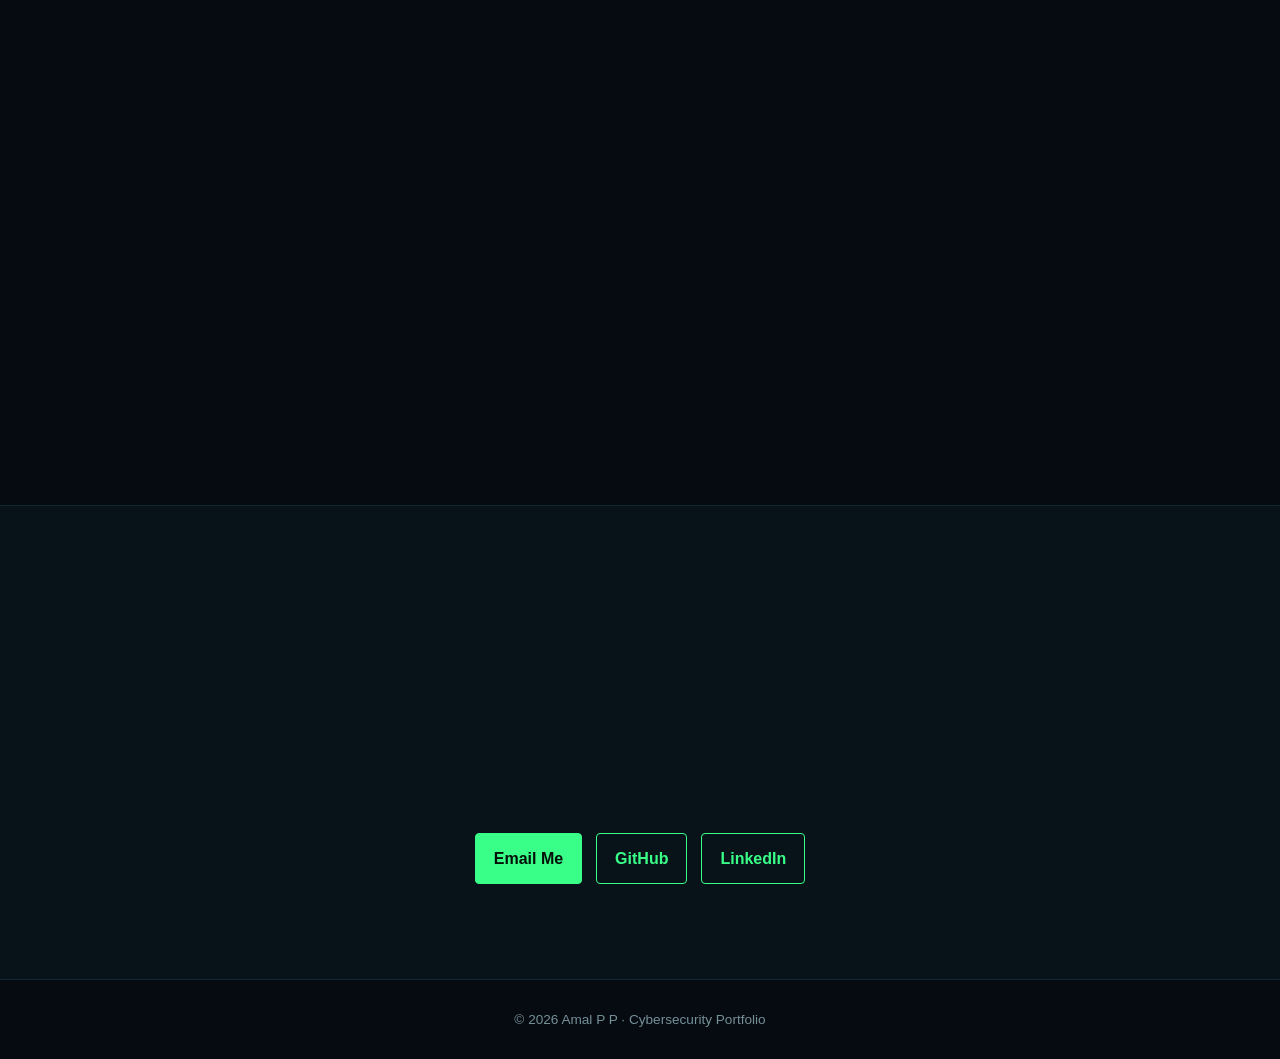
==== commit cc6f1284: "Update index.html" ====
--- a/index.html
+++ b/index.html
@@ -77,113 +77,53 @@
 
 <section id="home" class="hero">
 
-
-    <!-- PROFILE PICTURE -->
-
     <div class="profile-picture">
-
-        <img src="profile.jpg"
-             alt="Amal P P profile photo">
-
+        <img src="profile.jpg" alt="Amal P P profile photo">
     </div>
 
-
-    <!-- TERMINAL TEXT -->
-
     <p class="terminal">
-
         <b>amal@security:~$</b> whoami
-
     </p>
 
-
-    <!-- CYBERSECURITY TAG -->
-
     <p class="tag">
-
         CYBERSECURITY • VAPT • WEB SECURITY
-
     </p>
 
+    <h1>Amal P P</h1>
 
-    <!-- NAME -->
-
-    <h1>
-        Amal P P
-    </h1>
-
-
-    <!-- JOB TITLE -->
-
-    <h2>
-        Aspiring Cybersecurity Analyst
-    </h2>
-
-
-    <!-- INTRODUCTION -->
+    <h2>Aspiring Cybersecurity Analyst</h2>
 
     <p class="lead">
-
-        BCA graduate with hands-on experience in vulnerability
-        assessment and penetration testing, web application
-        security testing, reconnaissance, scanning, enumeration,
-        vulnerability analysis and security reporting.
-
+        BCA graduate with hands-on experience in vulnerability assessment and
+        penetration testing, web application security testing, reconnaissance,
+        scanning, enumeration, vulnerability analysis and security reporting.
     </p>
 
-
-    <!-- MAIN BUTTONS -->
-
     <div class="buttons">
-
-
-        <a class="btn primary"
-           href="#projects">
-
+        <a class="btn primary" href="#projects">
             View Security Projects
-
         </a>
 
-
-        <a class="btn"
-           href="mailto:amalpp2006as@gmail.com">
-
+        <a class="btn" href="mailto:amalpp2006as@gmail.com">
             Contact Me
-
         </a>
-
-
     </div>
 
-
-    <!-- SOCIAL LINKS -->
-
     <div class="social">
-
-
         <a href="https://github.com/amalpp2006as-ops"
            target="_blank"
            rel="noopener noreferrer">
-
             GitHub ↗
-
         </a>
-
 
         <a href="https://www.linkedin.com/in/amal-p-p-047a5441a"
            target="_blank"
            rel="noopener noreferrer">
-
             LinkedIn ↗
-
         </a>
-
-
     </div>
 
-
 </section>
-
 
 <!-- YOUR ABOUT SECTION CONTINUES FROM HERE -->
 <section id="about" class="alt"><div class="wrap"><p class="tag">01 // ABOUT</p><h2>Security-focused. Practical. Curious.</h2><p class="wide">I am a BCA graduate and aspiring Cybersecurity Analyst with practical exposure to VAPT, web application security testing and network analysis. During my internship, I conducted an end-to-end assessment of a company-owned web application, identified and documented 11 vulnerabilities, and independently prepared a risk-rated security report with evidence, remediation guidance and mitigation recommendations.</p><div class="stats"><div><strong>11</strong><span>Vulnerabilities documented</span></div><div><strong>1</strong><span>End-to-end VAPT assessment</span></div><div><strong>2026</strong><span>BCA completed</span></div></div></div></section>
